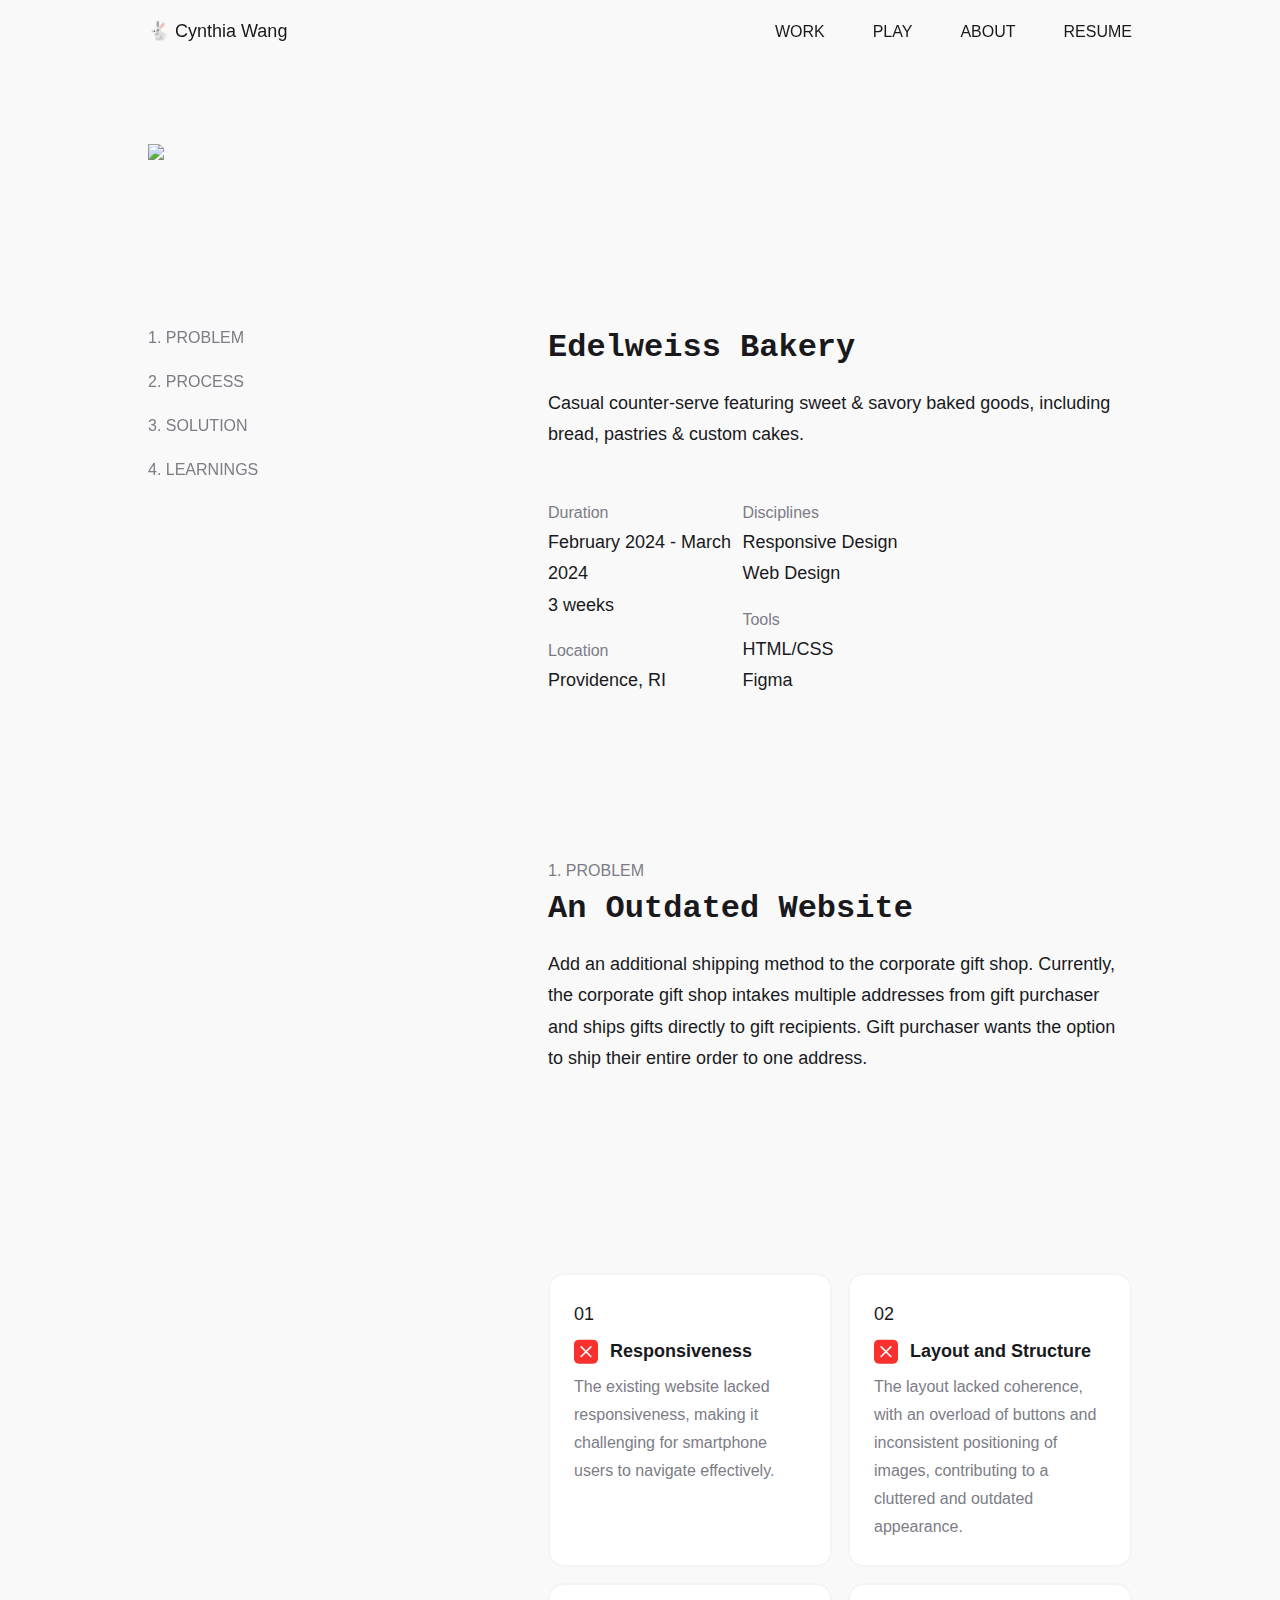
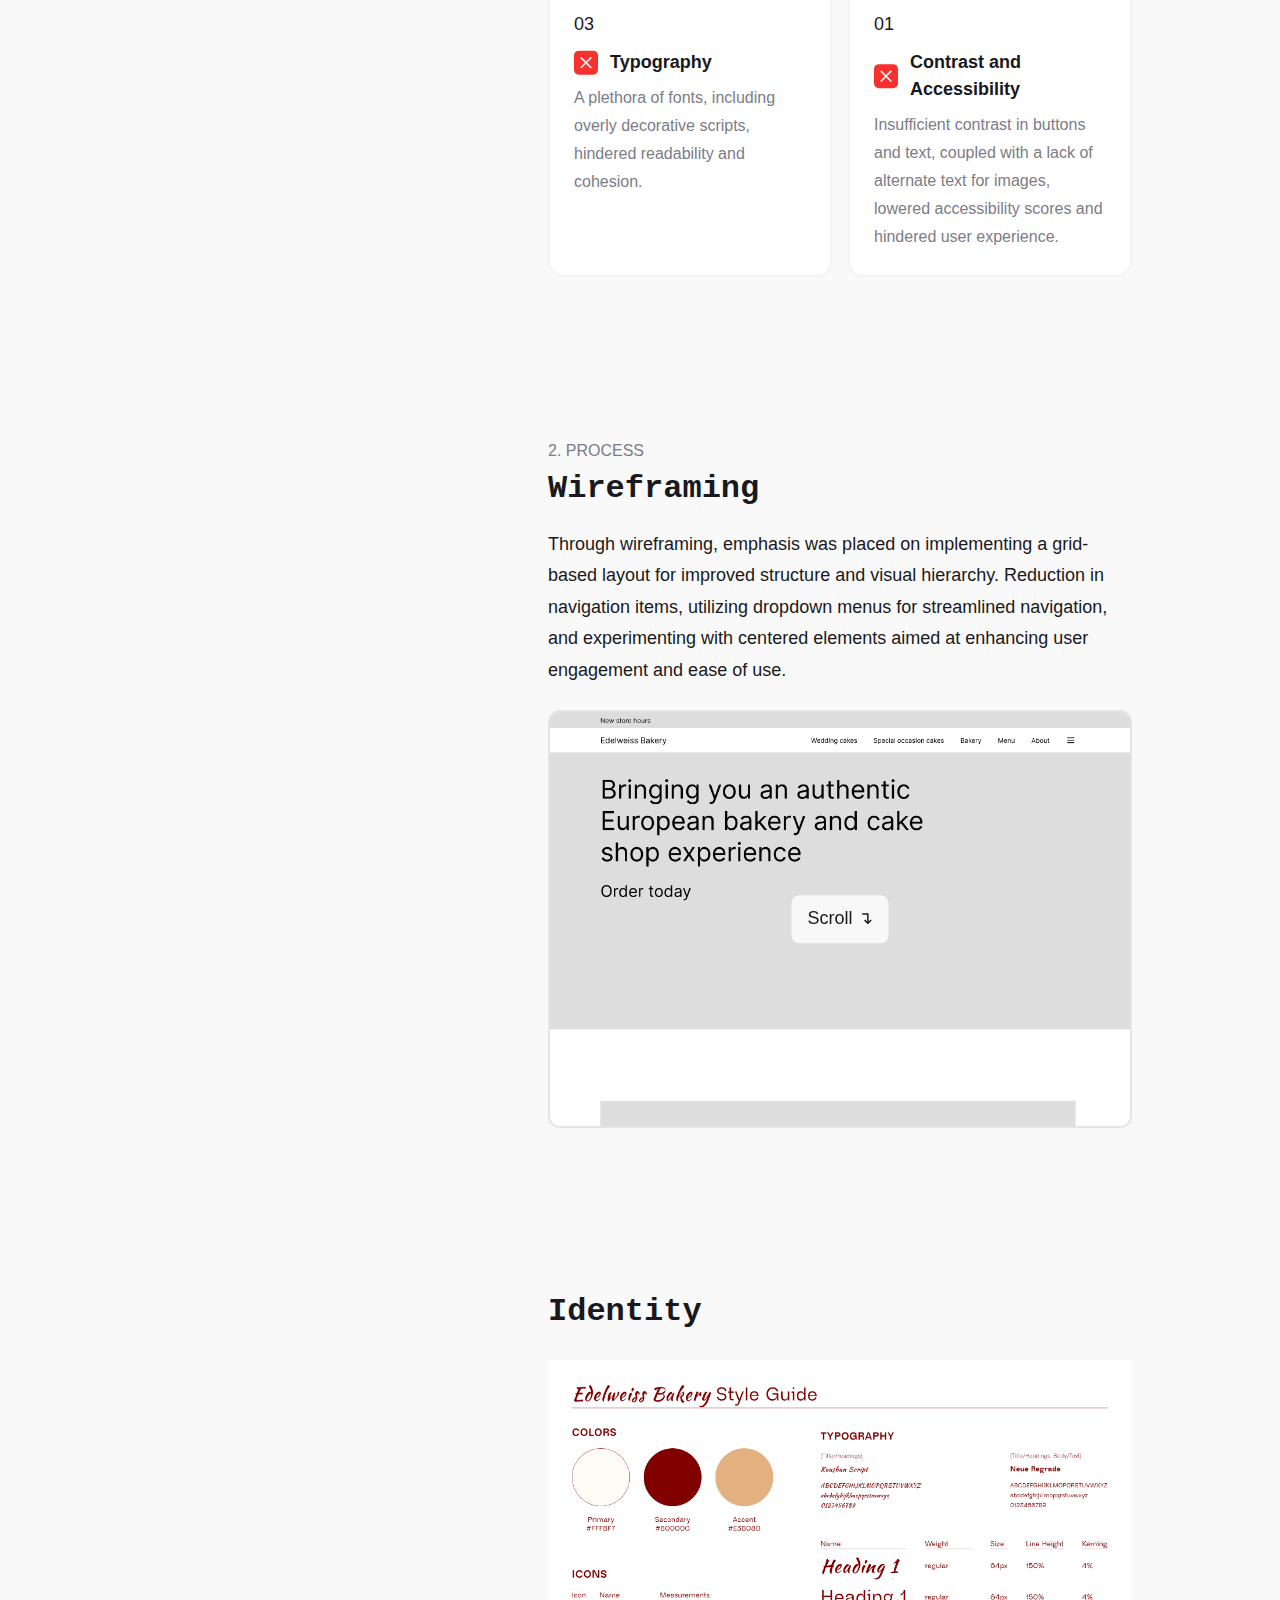
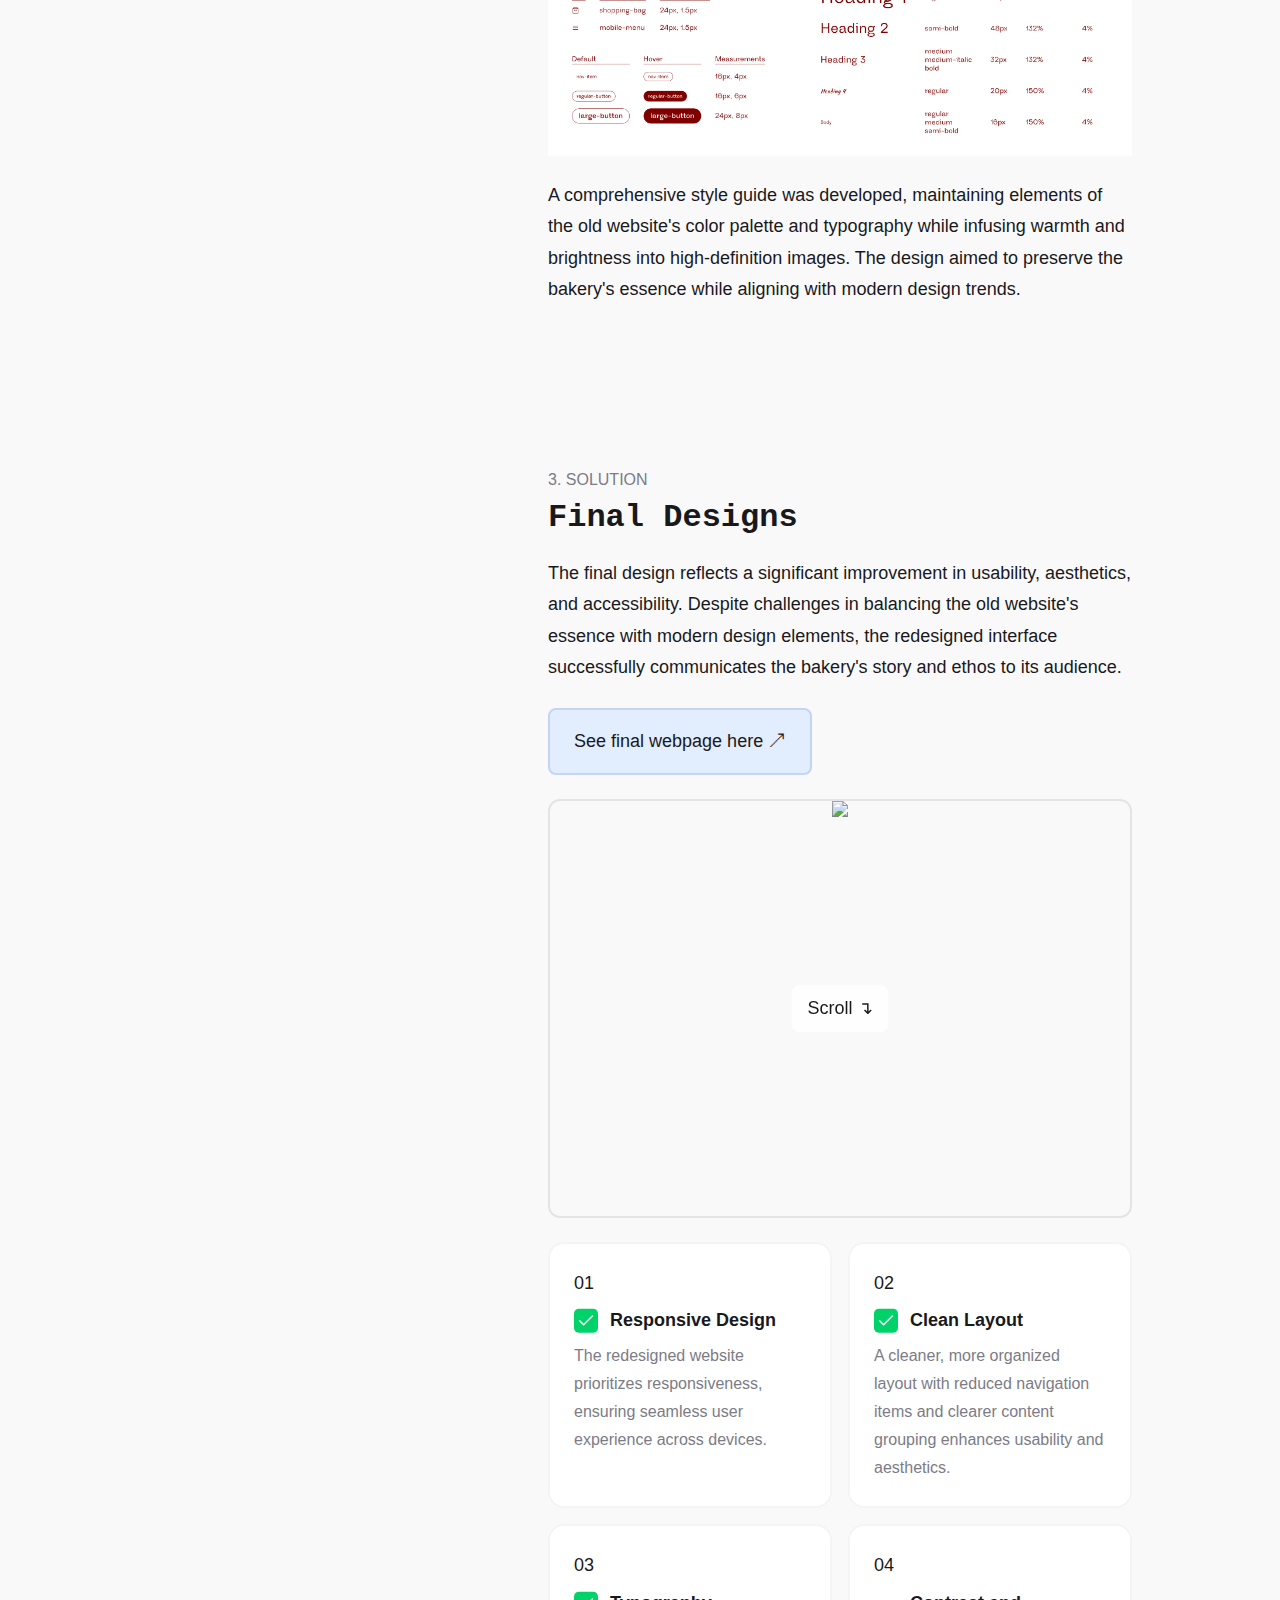
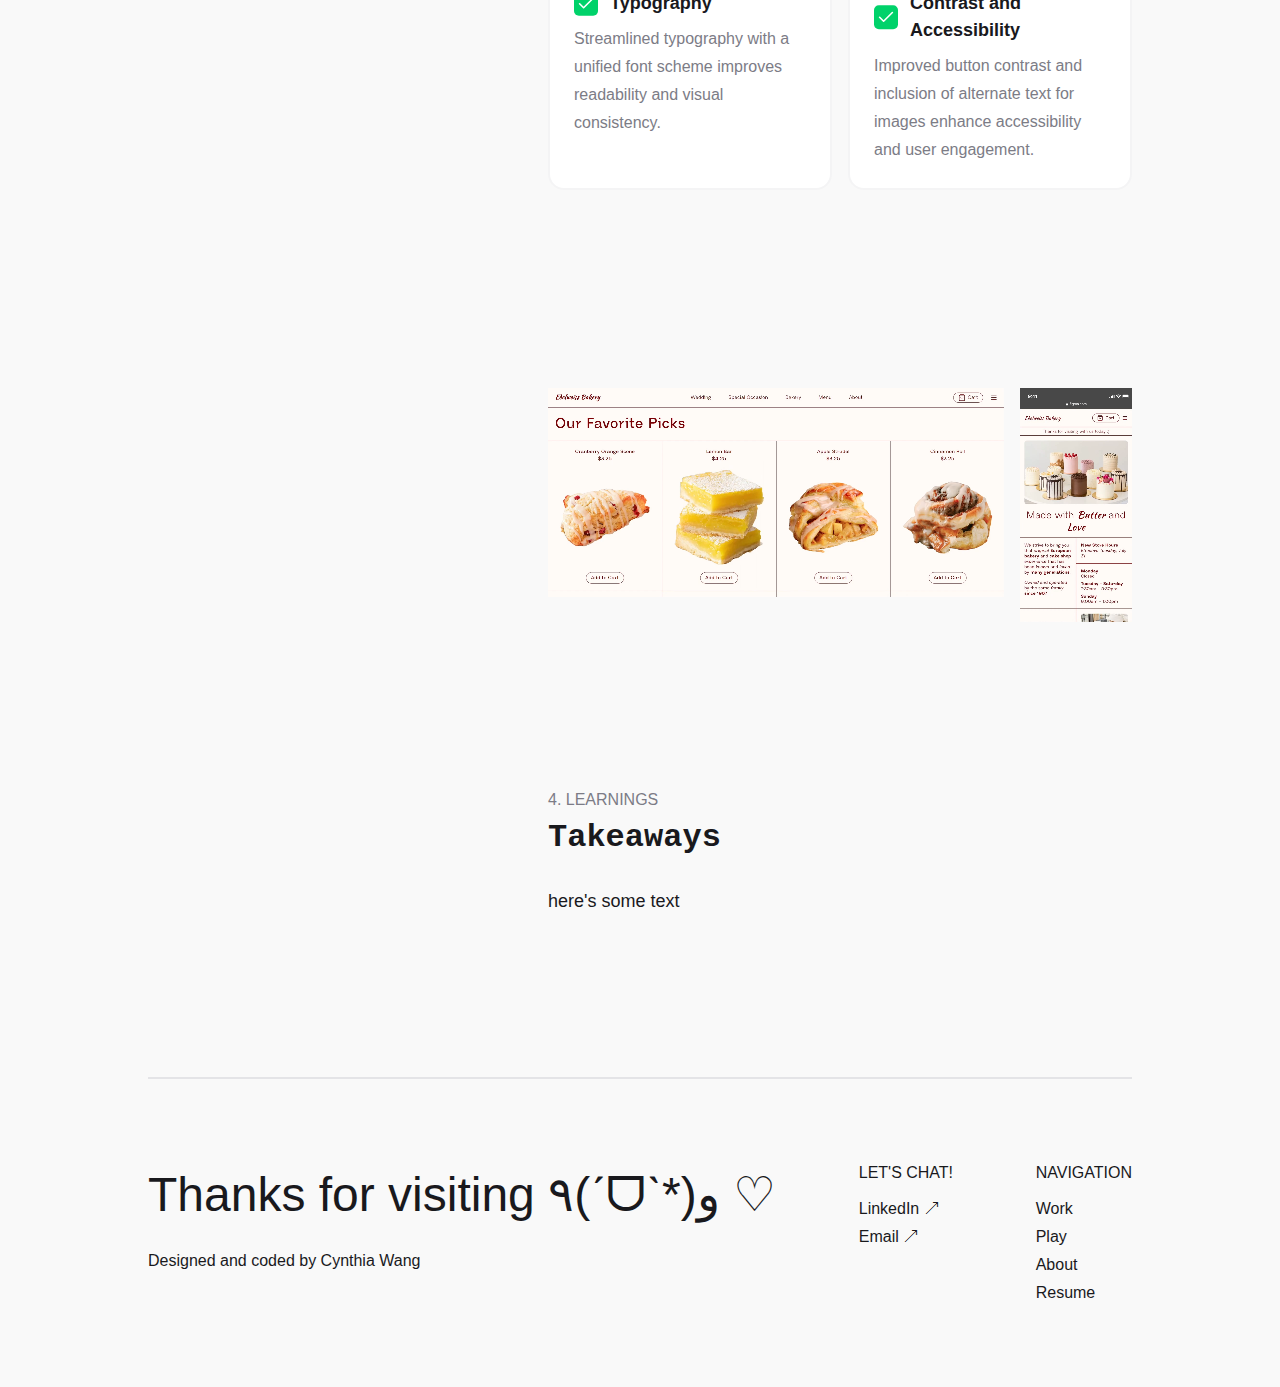
==== edelweiss/index.html @ 3ccf7d2b "Add files via upload" ====
<!DOCTYPE html>
<html lang="en">
<head>
  <meta charset="UTF-8">
  <meta name="viewport" content="width=device-width, initial-scale=1.0">
  <title>Edelweiss Bakery</title>
  <link rel="stylesheet" href="/styles.css">
</head>
<body>
  <section class="navbar">
    <a href="/index.html">
      <p>🐇 Cynthia Wang</p>
    </a>
    <div class="nav-links">
      <a href="/index.html">WORK</a>
      <a href="#">PLAY</a>
      <a href="#">ABOUT</a>
      <a href="#">RESUME</a>
    </div>
  </section>

  <section>
    <div class="container">
      <img src="/images/edelweiss/cover.png">
    </div>
  </section>

  <div class="project-details">
    <div class="">
      <div class="sidenav gap-sm">
        <a href="#problem"><p>1. PROBLEM</p></a>
        <a href="#process"><p>2. PROCESS</p></a>
        <a href="#solution"><p>3. SOLUTION</p></a>
        <a href="#learnings"><p>4. LEARNINGS</p></a>
      </div>
    </div>
    
    <div>
      <!-- OVERVIEW -->
      <section class="">
        <div class="container gap-lg">
          <div class="gap-sm">
            <h2>Edelweiss Bakery</h2>
            <p>Casual counter-serve featuring sweet & savory baked goods, including bread, pastries & custom cakes.</p>
          </div>
          
          <div class="col-container">
            <div class="cols">
              <div class="col">
                <p class="subheading">Duration</p>
                <p>February 2024 - March 2024<br>3 weeks
                </p>
              </div>
              <div>
                <p class="subheading">Location</p>
                <p>Providence, RI</p>
              </div>
            </div>

            <div class="cols">
              <div class="col">
                <p class="subheading">Disciplines</p>
                <p>Responsive Design<br>Web Design
                </p>
              </div>
              <div class="col">
                <p class="subheading">Tools</p>
                <p></p>
                <p>HTML/CSS</p>
                <p>Figma</p>
              </div>
            </div>
          </div>
        </div>  
      </section>

      <!-- PROBLEM -->
      <section id="problem">
        <div class="container">
          <p class="subheading">1. PROBLEM</p>
          <div class="gap-md">
            <div class="gap-sm">
              <h2>An Outdated Website</h2>
              <p>Add an additional shipping method to the corporate gift shop. Currently, the corporate gift shop intakes multiple addresses from gift purchaser and ships gifts directly to gift recipients. Gift purchaser wants the option to ship their entire order to one address.</p>
            </div>  
            <video autoplay loop muted playsinline class="">
              <source src="/images/edelweiss/old-website-demo.mp4" type="video/mp4">
            </video>
            <div class="grid-container">
              <div class="info-card">
                <p>01</p>
                <div class="row sm">
                  <img src="/images/x.svg" class="icon">
                  <h4>Responsiveness</h4>
                </div>
                <p class="subheading">The existing website lacked responsiveness, making it challenging for smartphone users to navigate effectively.</p>  
              </div>
              <div class="info-card">
                <p>02</p>
                <div class="row sm">
                  <img src="/images/x.svg" class="icon">
                  <h4>Layout and Structure</h4>
                </div>
                <p class="subheading">The layout lacked coherence, with an overload of buttons and inconsistent positioning of images, contributing to a cluttered and outdated appearance.</p>  
              </div>
              <div class="info-card">
                <p>03</p>
                <div class="row sm">
                  <img src="/images/x.svg" class="icon">
                  <h4>Typography</h4>
                </div>
                <p class="subheading">A plethora of fonts, including overly decorative scripts, hindered readability and cohesion.</p>  
              </div>
              <div class="info-card">
                <p>01</p>
                <div class="row sm">
                  <img src="/images/x.svg" class="icon">
                  <h4>Contrast and Accessibility</h4>
                </div>
                <p class="subheading">Insufficient contrast in buttons and text, coupled with a lack of alternate text for images, lowered accessibility scores and hindered user experience.</p>  
              </div>
            </div>  
          </div>
        </div>
      </section>

      <!-- PROCESS -->
      <section id="process">
        <div class="container">
          <p class="subheading">2. PROCESS</p>
          <div class="gap-md">
            <div class="gap-sm">
              <h2>Wireframing</h2>
              <p>Through wireframing, emphasis was placed on implementing a grid-based layout for improved structure and visual hierarchy. Reduction in navigation items, utilizing dropdown menus for streamlined navigation, and experimenting with centered elements aimed at enhancing user engagement and ease of use.
            </p>
            </div>
            <div class="overlay-container">
              <div class="scrollable desktop">
                <p class="progress-msg">Scroll ↴</p>
                <img src="/images/edelweiss/desktop-lofi.png">
              </div>
            </div>
          </div>
        </div>
      </section>

      <!-- BRANDING -->
      <section id="">
        <div class="container">
          <div class="gap-md">
            <h2>Identity</h2>
            <img src="/images/edelweiss/style-guide.png">
            <p>A comprehensive style guide was developed, maintaining elements of the old website's color palette and typography while infusing warmth and brightness into high-definition images. The design aimed to preserve the bakery's essence while aligning with modern design trends.</p>
          </div>
        </div>
      </section>

      <!-- SOLUTION -->
      <section id="solution">
        <div class="container">
          <p class="subheading">3. SOLUTION</p>
          <div class="gap-md">
            <div class="gap-sm">
              <h2>Final Designs</h2>
              <p>The final design reflects a significant improvement in usability, aesthetics, and accessibility. Despite challenges in balancing the old website's essence with modern design elements, the redesigned interface successfully communicates the bakery's story and ethos to its audience.</p>
            </div>
            <a href="
              https://cyvvang.github.io/edelweiss-responsive-redesign/" target="_blank"><div class="button"><p>See final webpage here 🡕</p></div></a>
            <div class="overlay-container">
              <div class="scrollable desktop">
                <p class="progress-msg">Scroll ↴</p>
                <img src="/images/edelweiss/desktop-hifi.png">
              </div>
            </div>
            <div class="grid-container">
              <div class="info-card">
                <p>01</p>
                <div class="row sm">
                  <img src="/images/check.svg" class="icon">
                  <h4>Responsive Design</h4>
                </div>
                <p class="subheading">The redesigned website prioritizes responsiveness, ensuring seamless user experience across devices.</p>  
              </div>

              <div class="info-card">
                <p>02</p>
                <div class="row sm">
                  <img src="/images/check.svg" class="icon">
                  <h4>Clean Layout</h4>
                </div>
                <p class="subheading">A cleaner, more organized layout with reduced navigation items and clearer content grouping enhances usability and aesthetics.</p>  
              </div>

              <div class="info-card">
                <p>03</p>
                <div class="row sm">
                  <img src="/images/check.svg" class="icon">
                  <h4>Typography</h4>
                </div>
                <p class="subheading">Streamlined typography with a unified font scheme improves readability and visual consistency.</p>  
              </div>
              <div class="info-card">
                <p>04</p>
                <div class="row sm">
                  <img src="/images/check.svg" class="icon">
                  <h4>Contrast and Accessibility</h4>
                </div>
                <p class="subheading">Improved button contrast and inclusion of alternate text for images enhance accessibility and user engagement.</p>  
              </div>
            </div>
            <video autoplay loop muted playsinline class="">
              <source src="/images/edelweiss/responsive-demo.mp4" type="video/mp4">
            </video>
            <div class="row">
              <div>
                <video autoplay loop muted playsinline class="">
                  <source src="/images/edelweiss/hover-effects.mp4" type="video/mp4">
                </video>
              </div>
            <div>
              <video autoplay loop muted playsinline class="">
                <source src="/images/edelweiss/mobile-menu-demo.mp4" type="video/mp4">
              </video>
            </div>
          </div>
        </div>
      </section>

      <!-- LEARNINGS -->
      <section id="learnings">
        <div class="container">
          <p class="subheading">4. LEARNINGS</p>
          <div class="gap-md">
            <h2>Takeaways</h2>
            <p>here's some text</p>
          </div>
        </div>
      </section>
    </div>
  </div>

  <div class="container">
    <hr>
  </div>
  
  <section class="">
    <div class="container footer">
      <div class="gap-sm">
        Thanks for visiting ٩(ˊᗜˋ*)و ♡
        <p>Designed and coded by Cynthia Wang</p>
      </div>
      <div>
        <div class="gap-xs">
          <p>LET'S CHAT!</p>
          <p><a href="https://www.linkedin.com/in/cynthia-wang-81b6321b5/" target="_blank">LinkedIn 🡕</a></p>
        </div>
        <p><a href="mailto:cynthia_wang@brown.edu" target="_blank">Email 🡕</a></p>
      </div>
      <div>
        <div class="gap-xs">
          <p>NAVIGATION</p>
          <p><a href="#">Work</a></p>
        </div>
        <p><a href="#">Play</a></p>
        <p><a href="#">About</a></p>
        <p><a href="#">Resume</a></p>
      </div>
    </div>
  </section>
</body>
</html>
---- styles.css ----
* {
  margin: 0;
  padding: 0;
  scroll-behavior: smooth;
}

body {
  background: #f9f9f9;
  color: #19191D;
}

.navbar {
  position: sticky;
  z-index: 999;
  /* position: -webkit-sticky; */
  top: 0;
  padding: 1rem 9.25rem;
  display: flex;
  justify-content: space-between;
  align-items: center;
}

.nav-links {
  display: flex;
  gap: 3rem;
}

.container.hero {
  padding: 5rem 9.25rem;
  font-size: 3rem;
  font-family: "Work Sans", sans-serif;
  line-height: 150%;
}

.hero-subtext {
  font-size: 1.25rem;
  font-family: "DM Mono", monospace;
  line-height: 150%;
}

h1 {
  font-size: 3rem;
  font-family: "DM Mono", monospace;
  line-height: 150%;
}

h2 {
  font-size: 2rem;
  font-family: "DM Mono", monospace;
  line-height: 150%;
}

p {
  font-size: 1.125rem;
  font-family: "Work Sans", sans-serif;
  line-height: 175%;
}

ol li {
  font-size: 1.125rem;
  font-family: "Work Sans", sans-serif;
  line-height: 175%;
}

ol {
  margin-left: 1.5rem;
}

a {
  font-family: "Work Sans", sans-serif;
  text-decoration: none;
  color: #19191D;
  /* transition: 200s ease-in-out; */
}

.navbar a:hover, .container.hero a:hover, .container.footer a:hover {
  /* color: #F92F60; */
  text-decoration: line-through;
}

.nav-links a p {
  font-size: 1rem;
  font-family: "Work Sans", sans-serif;
  line-height: 150%;
}

.sidenav {
  width: 15.75rem;
  padding: 5rem 0 5rem 9.25rem;
  position: sticky;
  top: 0rem;
}

.sidenav p {
  font-size: 1rem;
  color: #7C7C86;
}

.container {
  padding: 5rem 9.25rem;
}

.card {
  background: #fff;
  padding: 1rem;
  border-radius: 1rem;
  width: 100%;
  flex-grow: 1;
  transition: 150ms ease-in-out;
  border: #F4F4F5 solid 2px;
}

.card:hover {
  filter: drop-shadow(0px 0px 16px rgba(24, 24, 27, 16%));
  /* transform: scale(106%); */
  /* transform: rotate(5deg); */
  transform: translateY(-1.5rem);
}

.card img {
  border-radius: 0.75rem;
  margin-bottom: 0.5rem;
}

h3 {
  font-size: 1.25rem;
  font-family: "Work Sans", sans-serif;
  font-weight: 600;
  line-height: 150%;
}

h4 {
  font-size: 1.125rem;
  font-family: "Work Sans", sans-serif;
  font-weight: 600;
  line-height: 150%;
}

.card p {
  font-size: 1rem;
  font-family: "DM Mono", monospace;
  line-height: 150%;
  color: #A1A1AA;
}

.card-container {
  display: flex;
  gap: 1rem;
}

/* #projects {
  display: flex;
  flex-direction: column;
  gap: 1rem;
} */

.project-details {
  display: flex;
}

img {
  width: 100%;
}

img.icon {
  max-width: 1.5rem;
}

.col-container {
  display: flex;
}

.cols {
  display: flex;
  flex-direction: column;
  gap: 1rem;
  width: 33.3%;
}

.progress-msg {
  position: absolute;
  top: 50%;
  left: 50%;
  transform: translate(-50%, -50%);
  background: rgba(255, 255, 255, 80%);
  padding: 0.5rem 1rem;
  border-radius: 0.5rem;
  color: #19191D;
  font-size: 1.125rem;
}

.overlay-container {
  position: relative;
  text-align: center;
}

.subheading {
  /* font-weight: 600; */
  /* font-family: "DM Mono", monospace; */
  color: #7C7C86;
  font-size: 1rem;
}

/* .info-heading {
  font-weight: 500;
} */

.gap-xs {
  display: flex;
  flex-direction: column;
  gap: 0.5rem;
}

.gap-sm {
  display: flex;
  flex-direction: column;
  gap: 1rem;
}

.gap-md {
  display: flex;
  flex-direction: column;
  gap: 1.5rem;
}

.gap-lg {
  display: flex;
  flex-direction: column;
  gap: 3rem;
}

.container.footer {
  display: flex;
  justify-content: space-between;
  padding: 0 9.25rem 5rem;
  font-size: 3rem;
  font-family: "Work Sans", sans-serif;
  line-height: 150%;
}

.footer p {
  font-size: 1rem;
}

video {
  width: 100%;
}

.row.lg {
  gap: 1.5rem;
}

.row {
  width: 100%;
  display: flex;
  gap: 1rem;
}

.row.center {
  align-items: center;
}

.row.sm {
  gap: 0.75rem;
}

.col-1-3 {
  width: 33.33%;
}

.col-2-3 {
  width: 66.66%;
}

.col-2-3 p {
  font-size: 1rem;
}


.scrollable.mac {
  max-width: 46.5rem;
  aspect-ratio: 1.54/1;
}

.desktop {
  aspect-ratio: 1.4/1;
}

.scrollable.tablet {
  max-width: 46.5rem;
  aspect-ratio: 1/1.52;
}

.scrollable.mobile {
  max-width: 23.44rem;
  aspect-ratio: 1/2.17;
}

.scrollable::-webkit-scrollbar {
  display: none;
}

.scrollable {
  border: #E4E4E7 solid 2px;
  border-radius: 0.75rem;;
  overflow-y: scroll;
  -ms-overflow-style: none; 
  scrollbar-width: none;  
}

.info-card {
  display: flex;
  flex-direction: column;
  gap: 0.5rem;
  background: #fff;
  padding: 1.5rem;
  border-radius: 1rem;
  border: #F4F4F5 solid 2px;
}

.grid-container {
  display: grid;
  grid-template-columns: repeat(2, minmax(0, 1fr));
  gap: 1rem;
}

.details-container {
  background: #FAE5F0;
  border-radius: 1rem;
  padding: 1.5rem;
}

.quote-container {
  padding: 1rem 1.5rem;
  border: #E83A87 solid 2px;
  border-radius: 1rem;
  background: #FFFAFC;
}

.quote-container p {
  font-size: 1rem;
}

.button {
  display: inline-block;
  background: #E2EDFD;
  padding: 1rem 1.5rem;
  border-radius: 0.5rem;
  border: #C4D4F6 solid 2px;
  transition: 200ms ease-in-out;
}

.button:hover {
  /* transform: scale(106%); */
  transform: rotate(3deg);
  background: #C4D4F6;
}

hr {
  border: 1px solid #E4E4E7;
}

@media screen and (min-width: 1400px) {
  body {
    max-width: 1400px; 
    margin: 0 auto; 
  }
}
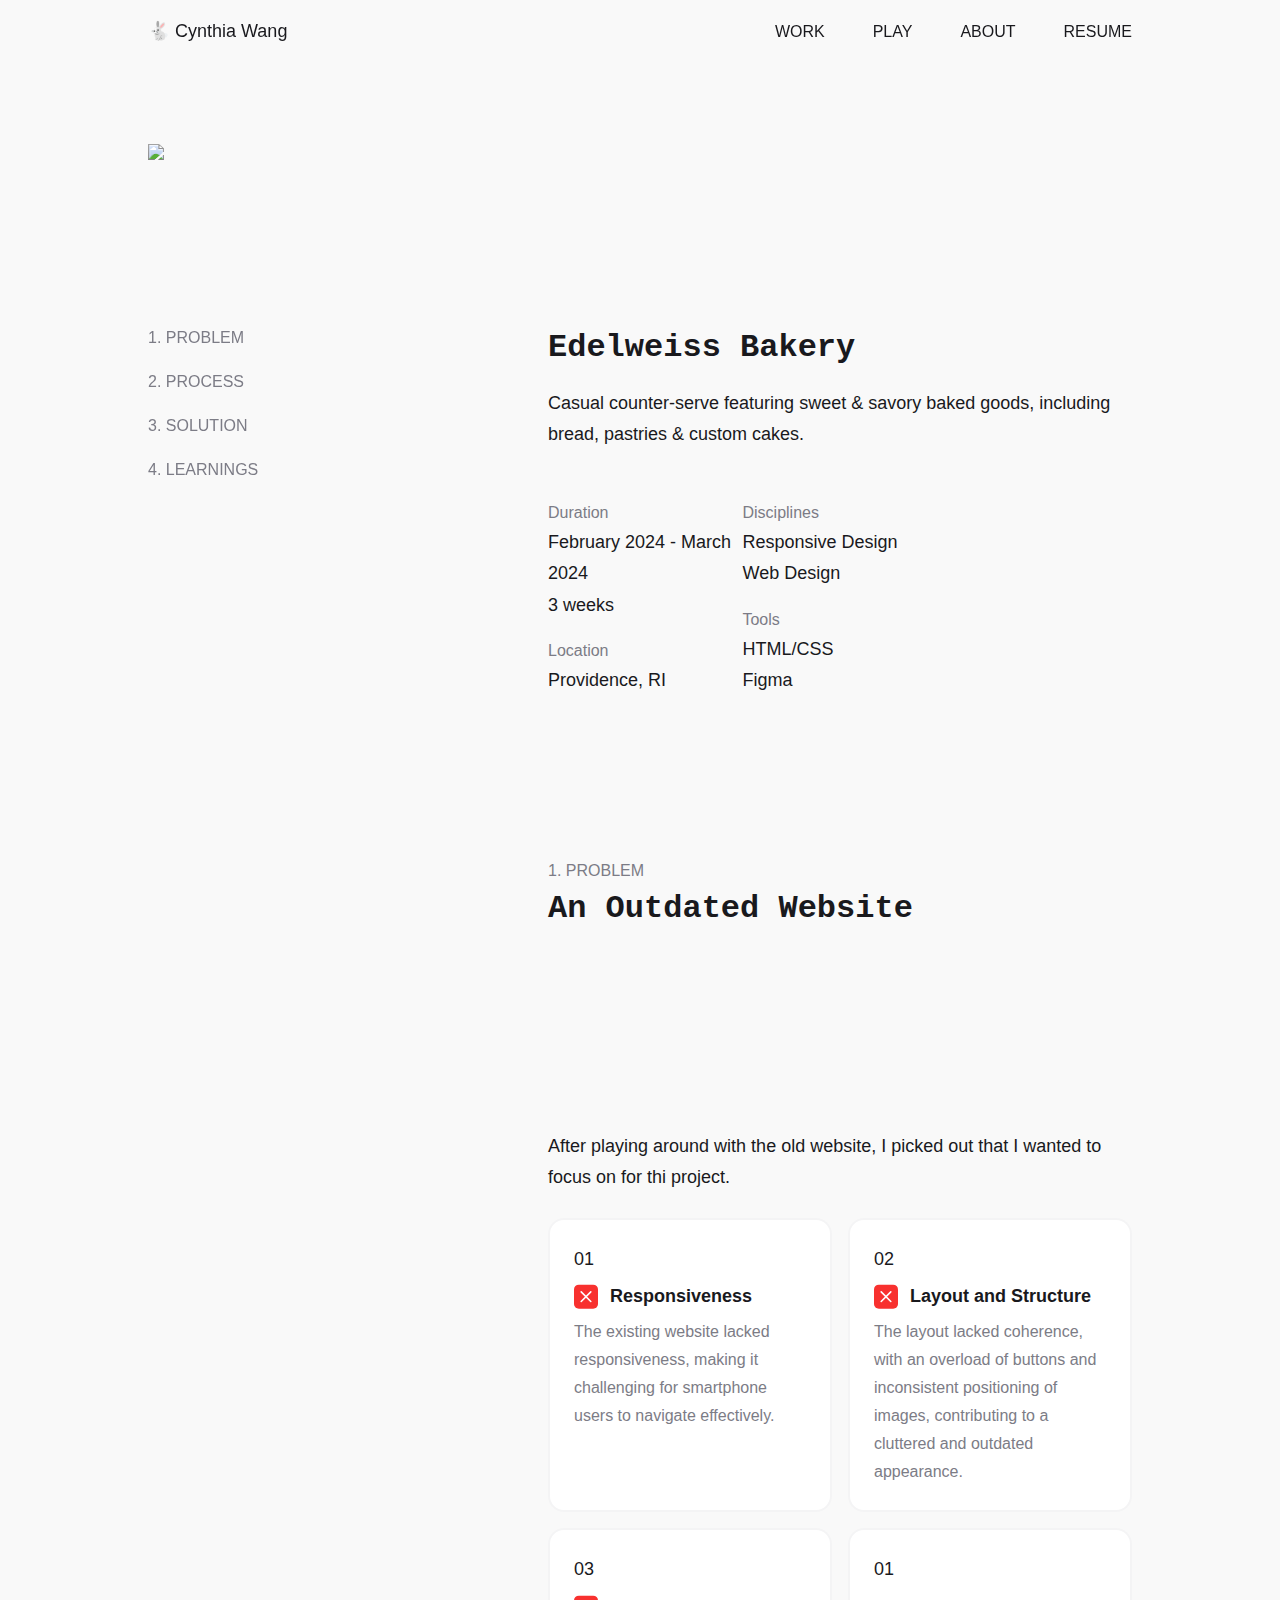
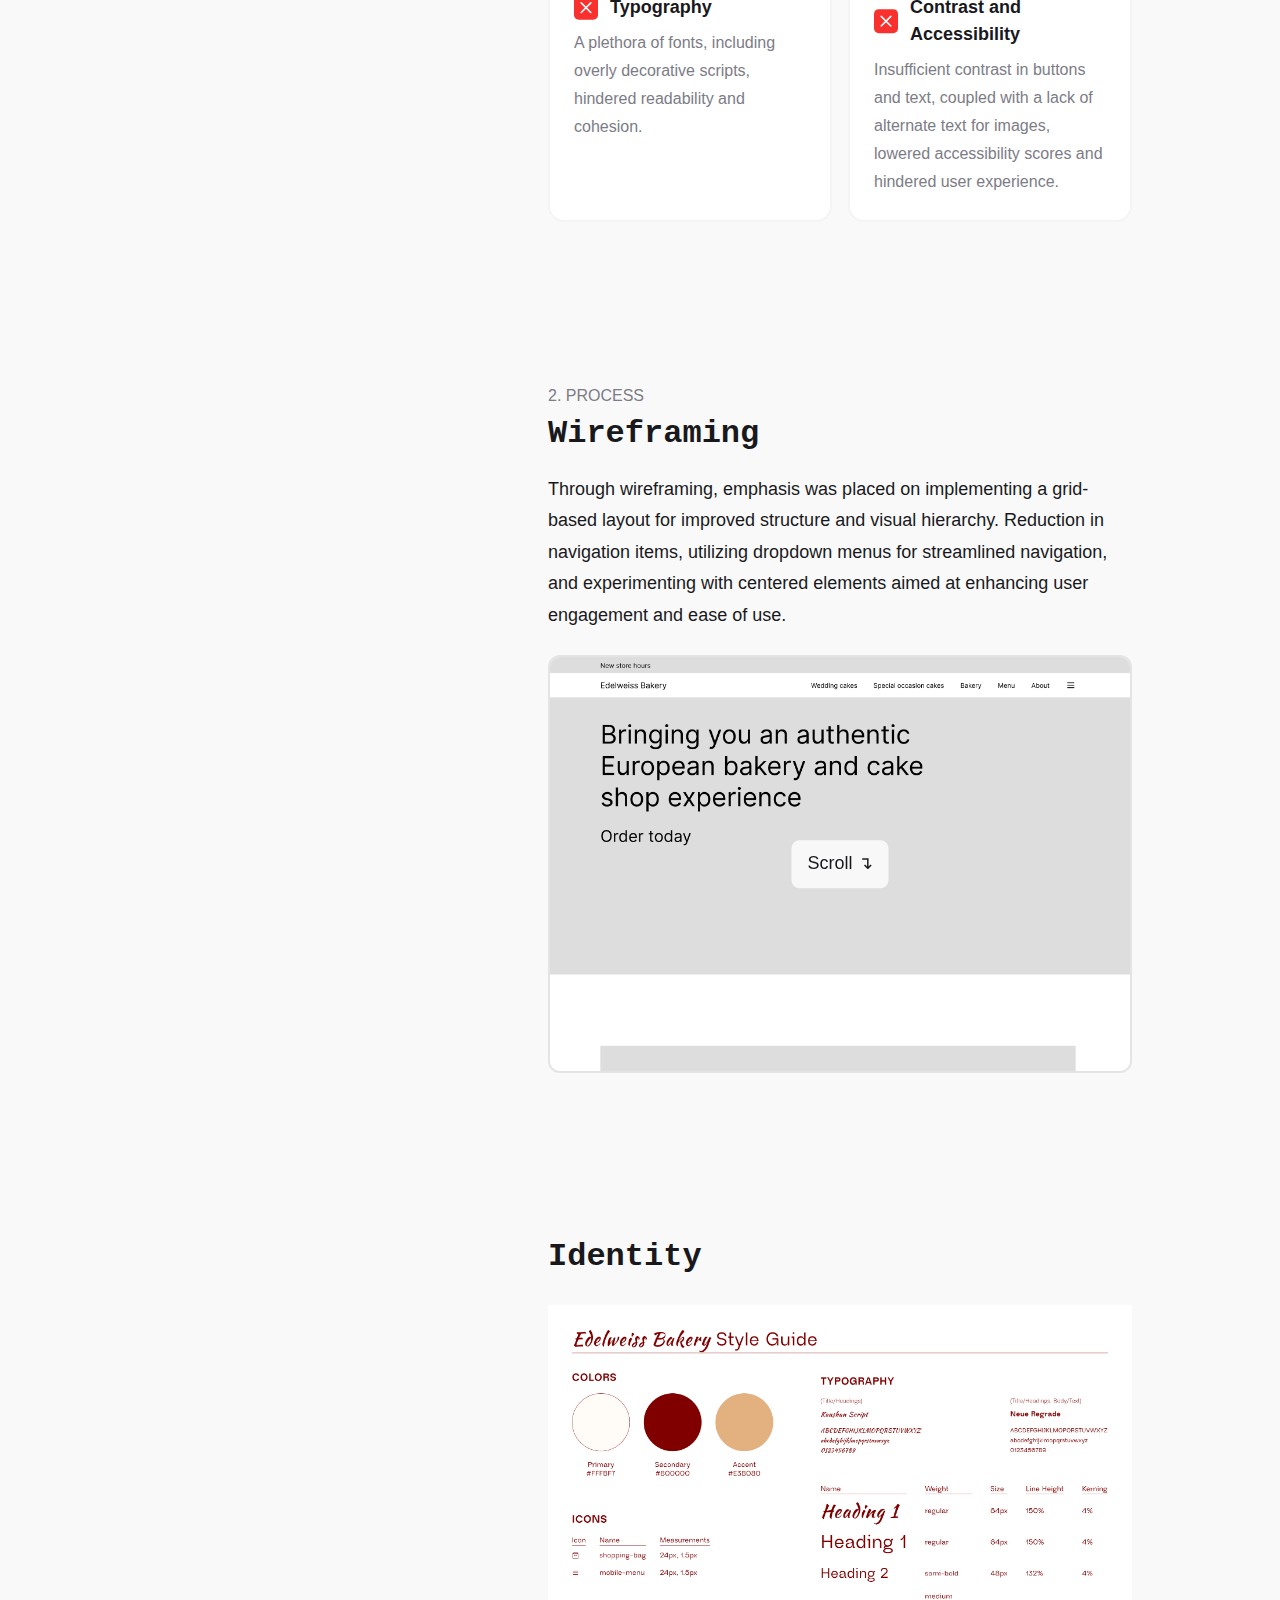
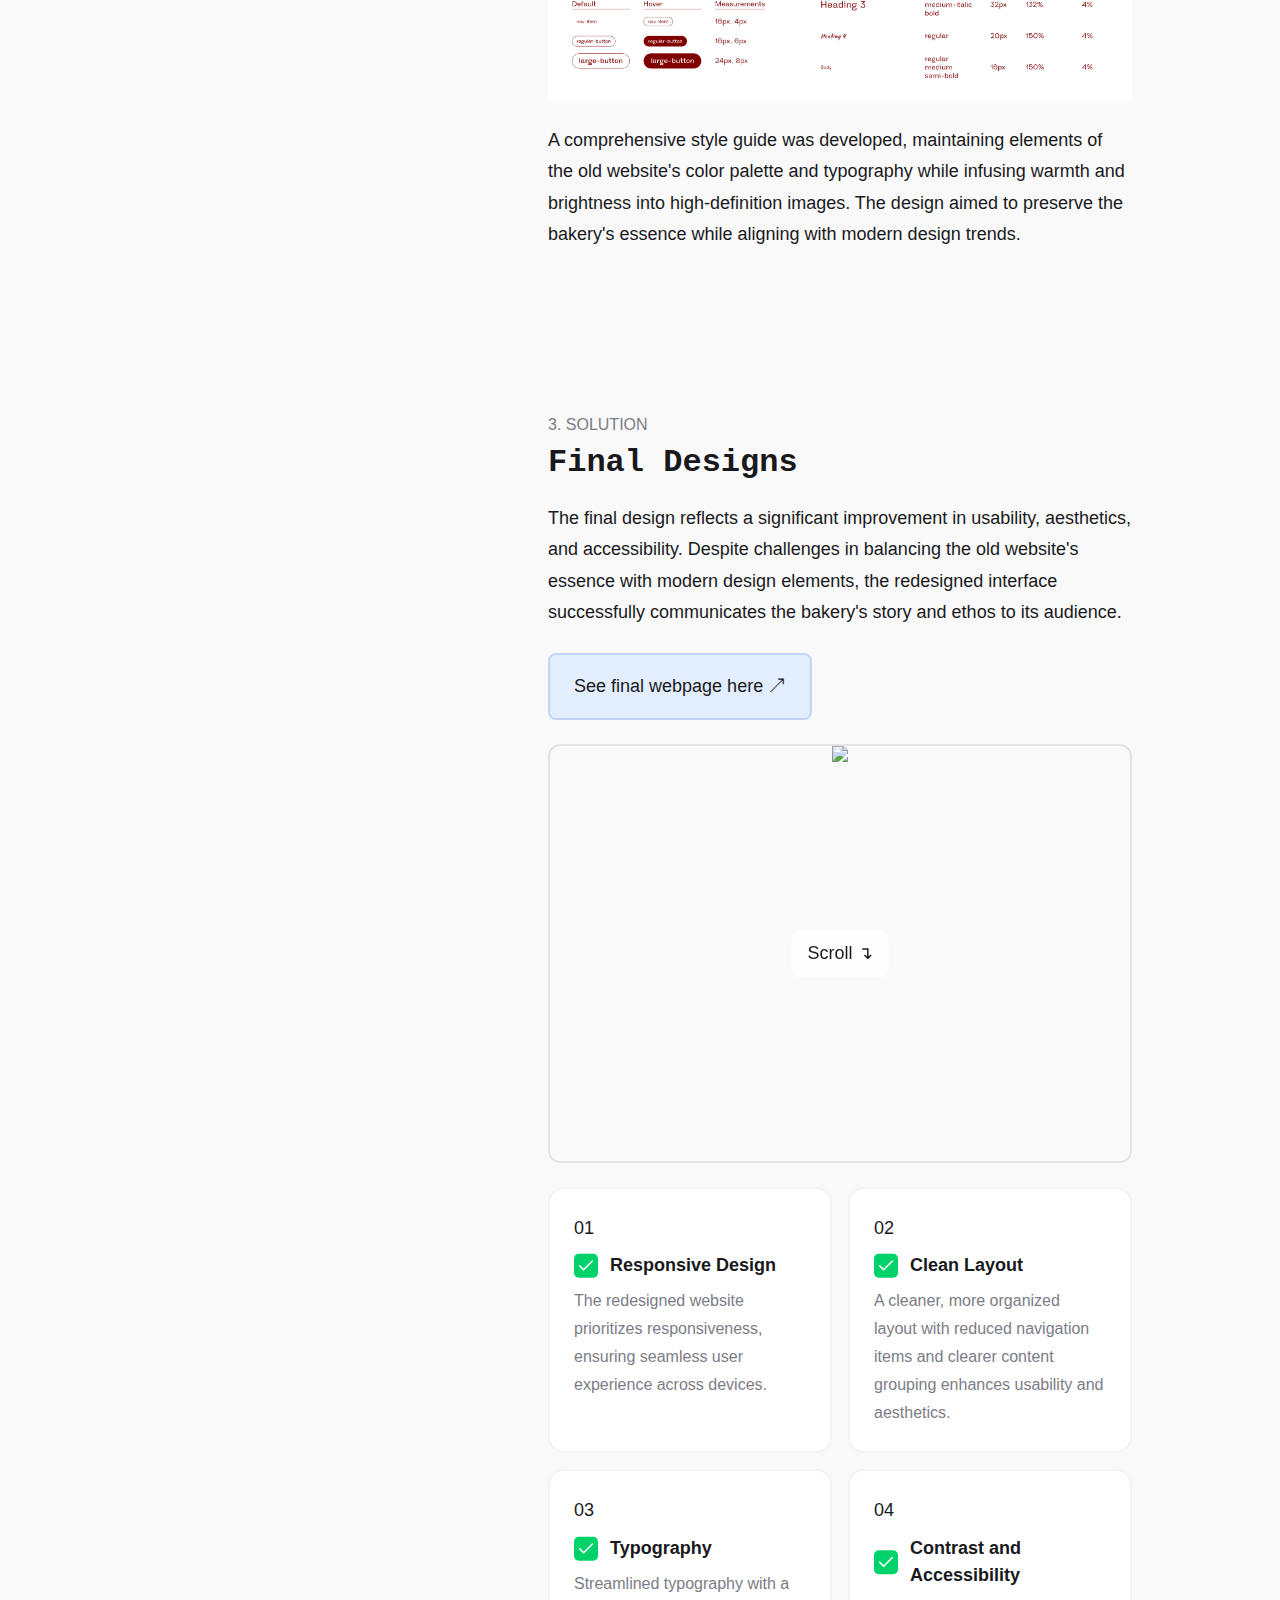
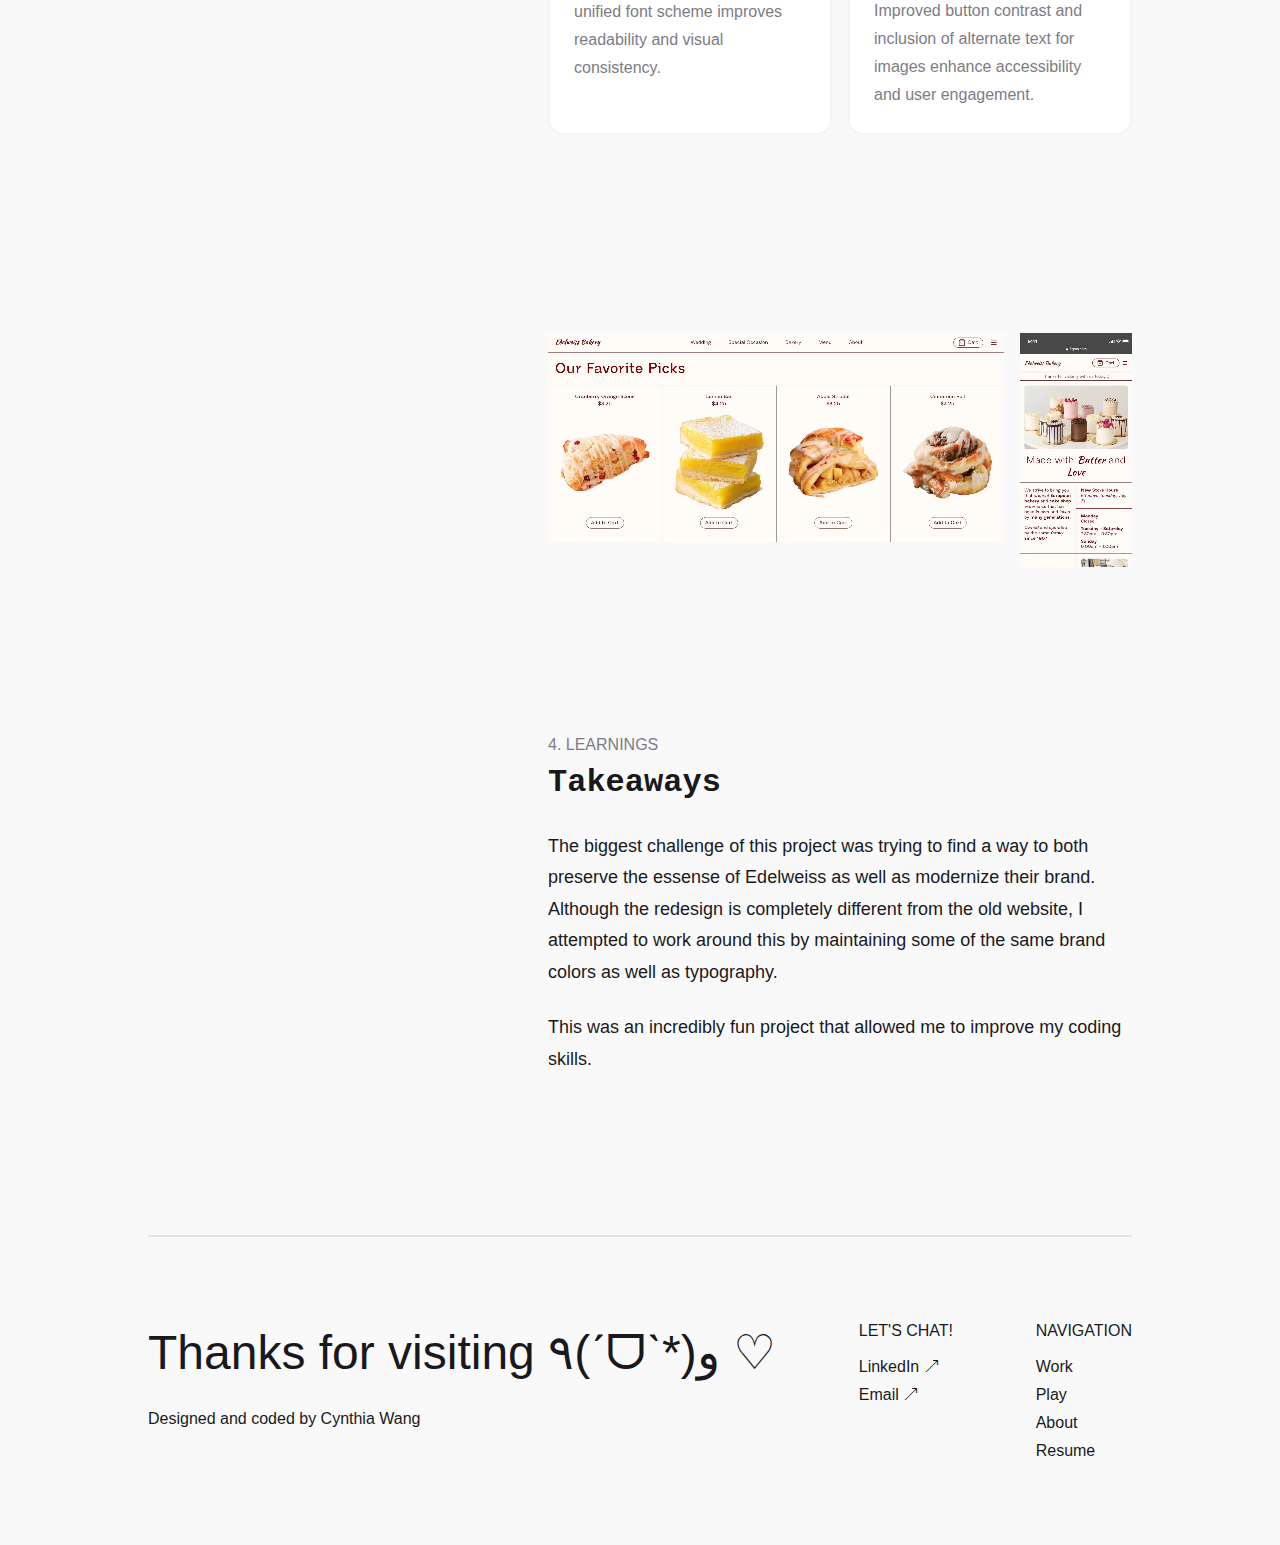
==== commit a0bef47f: "Update index.html" ====
--- a/edelweiss/index.html
+++ b/edelweiss/index.html
@@ -79,13 +79,11 @@
         <div class="container">
           <p class="subheading">1. PROBLEM</p>
           <div class="gap-md">
-            <div class="gap-sm">
-              <h2>An Outdated Website</h2>
-              <p>Add an additional shipping method to the corporate gift shop. Currently, the corporate gift shop intakes multiple addresses from gift purchaser and ships gifts directly to gift recipients. Gift purchaser wants the option to ship their entire order to one address.</p>
-            </div>  
+            <h2>An Outdated Website</h2>
             <video autoplay loop muted playsinline class="">
               <source src="/images/edelweiss/old-website-demo.mp4" type="video/mp4">
             </video>
+            <p>After playing around with the old website, I picked out that I wanted to focus on for thi project.</p>
             <div class="grid-container">
               <div class="info-card">
                 <p>01</p>
@@ -232,7 +230,8 @@
           <p class="subheading">4. LEARNINGS</p>
           <div class="gap-md">
             <h2>Takeaways</h2>
-            <p>here's some text</p>
+            <p>The biggest challenge of this project was trying to find a way to both preserve the essense of Edelweiss as well as modernize their brand. Although the redesign is completely different from the old website, I attempted to work around this by maintaining some of the same brand colors as well as typography.</p>
+            <p>This was an incredibly fun project that allowed me to improve my coding skills.</p>
           </div>
         </div>
       </section>
@@ -268,4 +267,4 @@
     </div>
   </section>
 </body>
-</html>+</html>
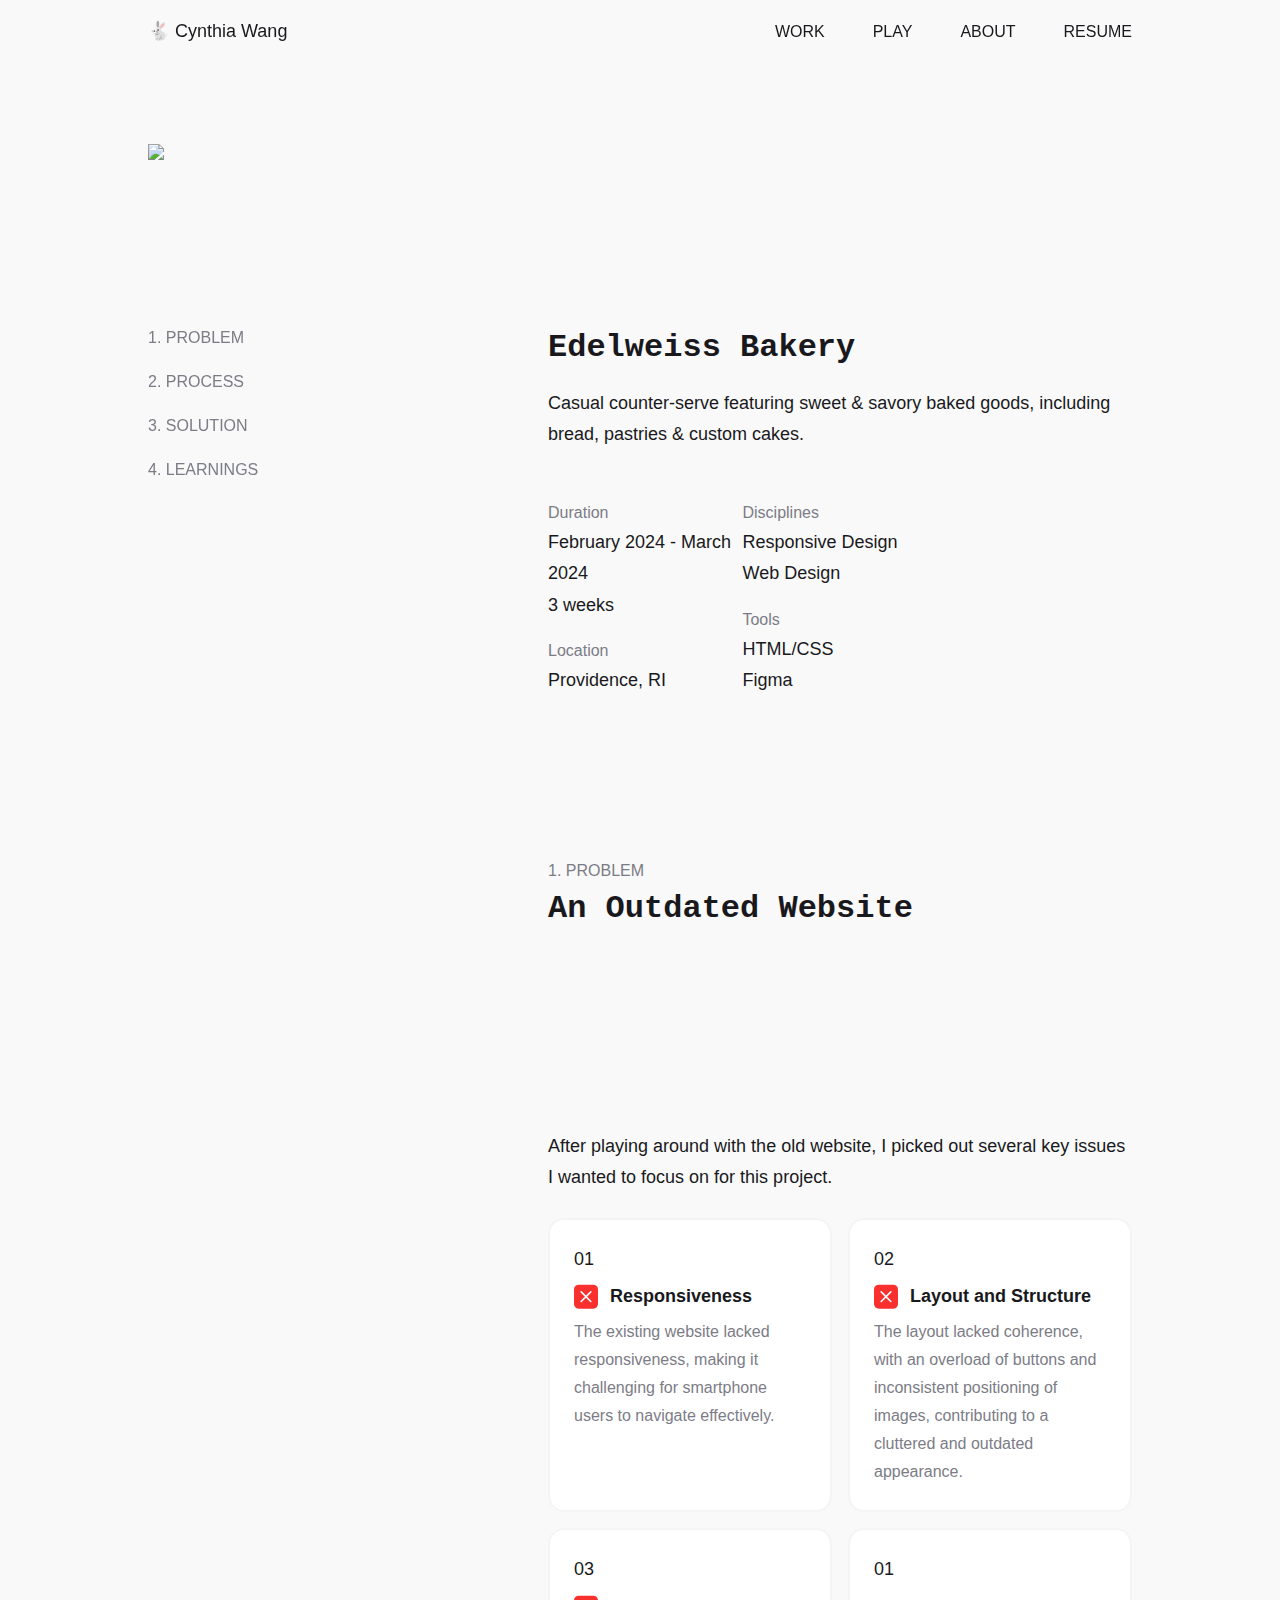
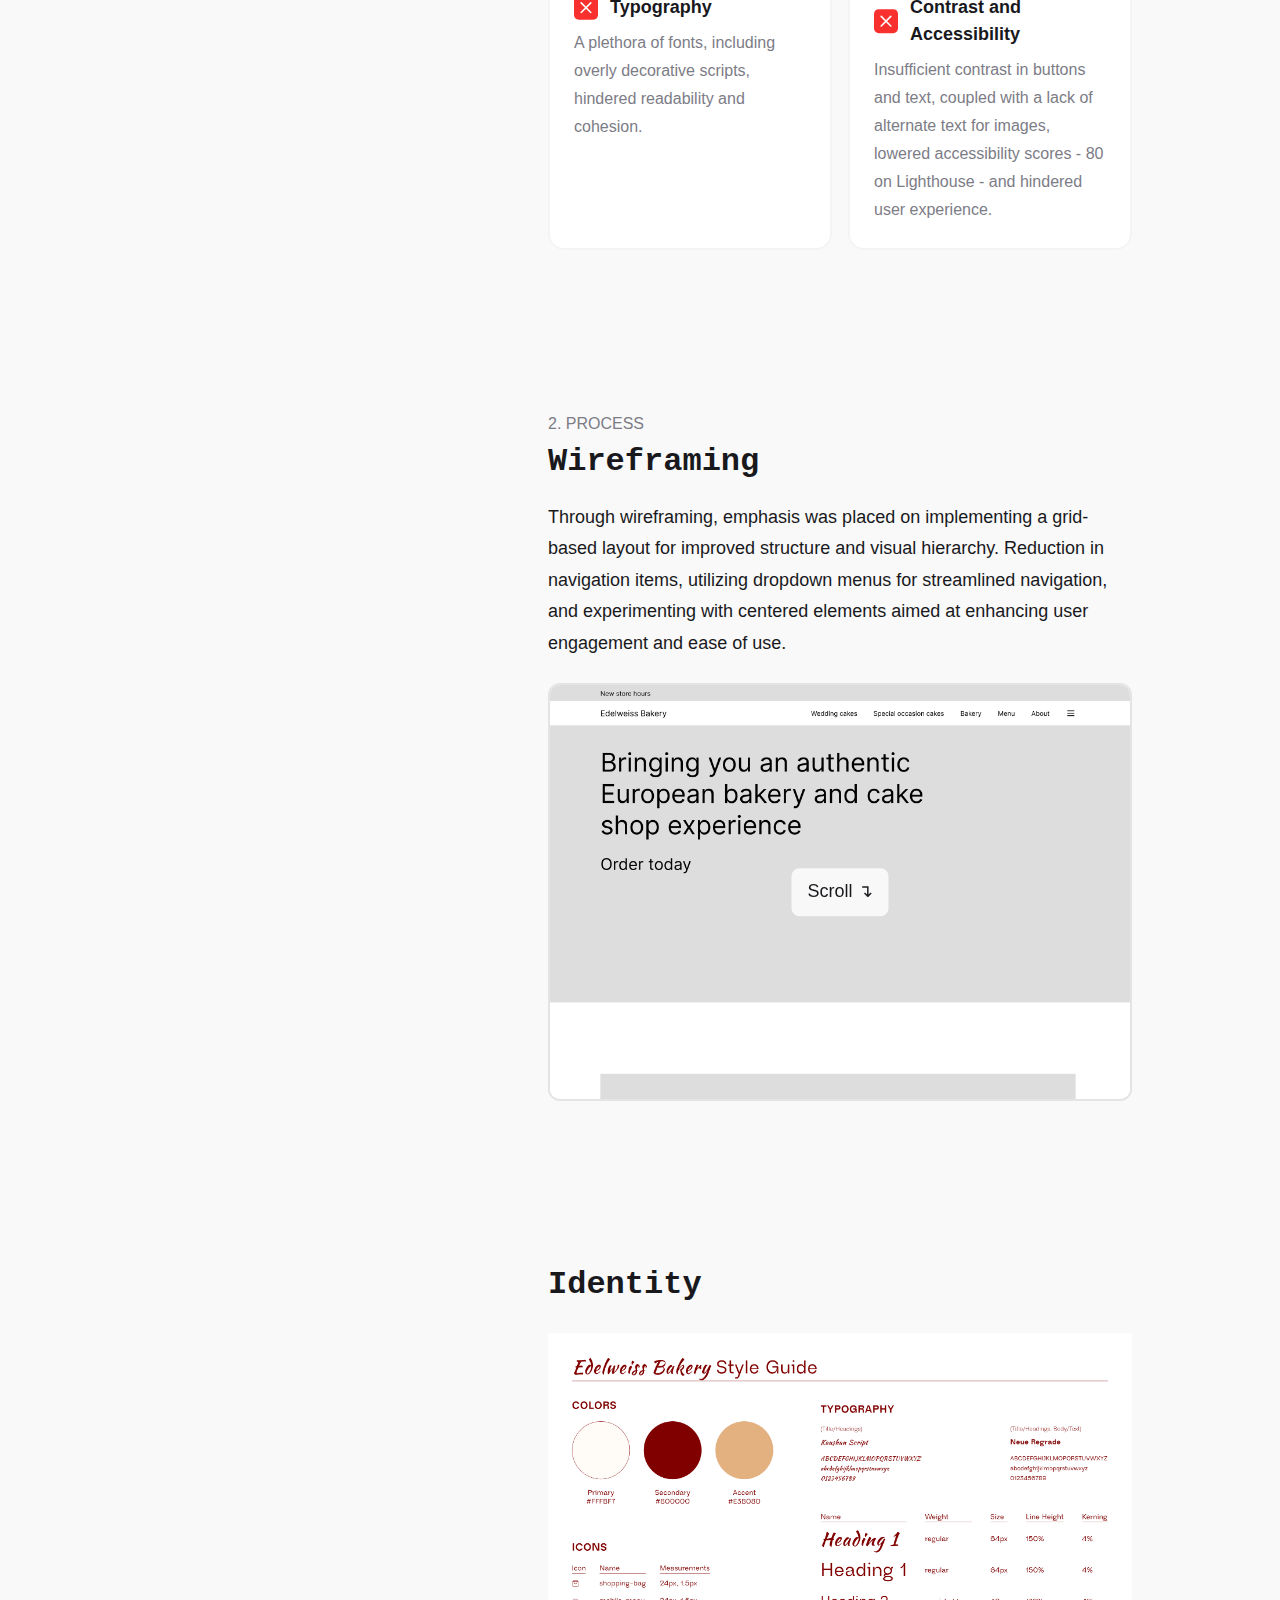
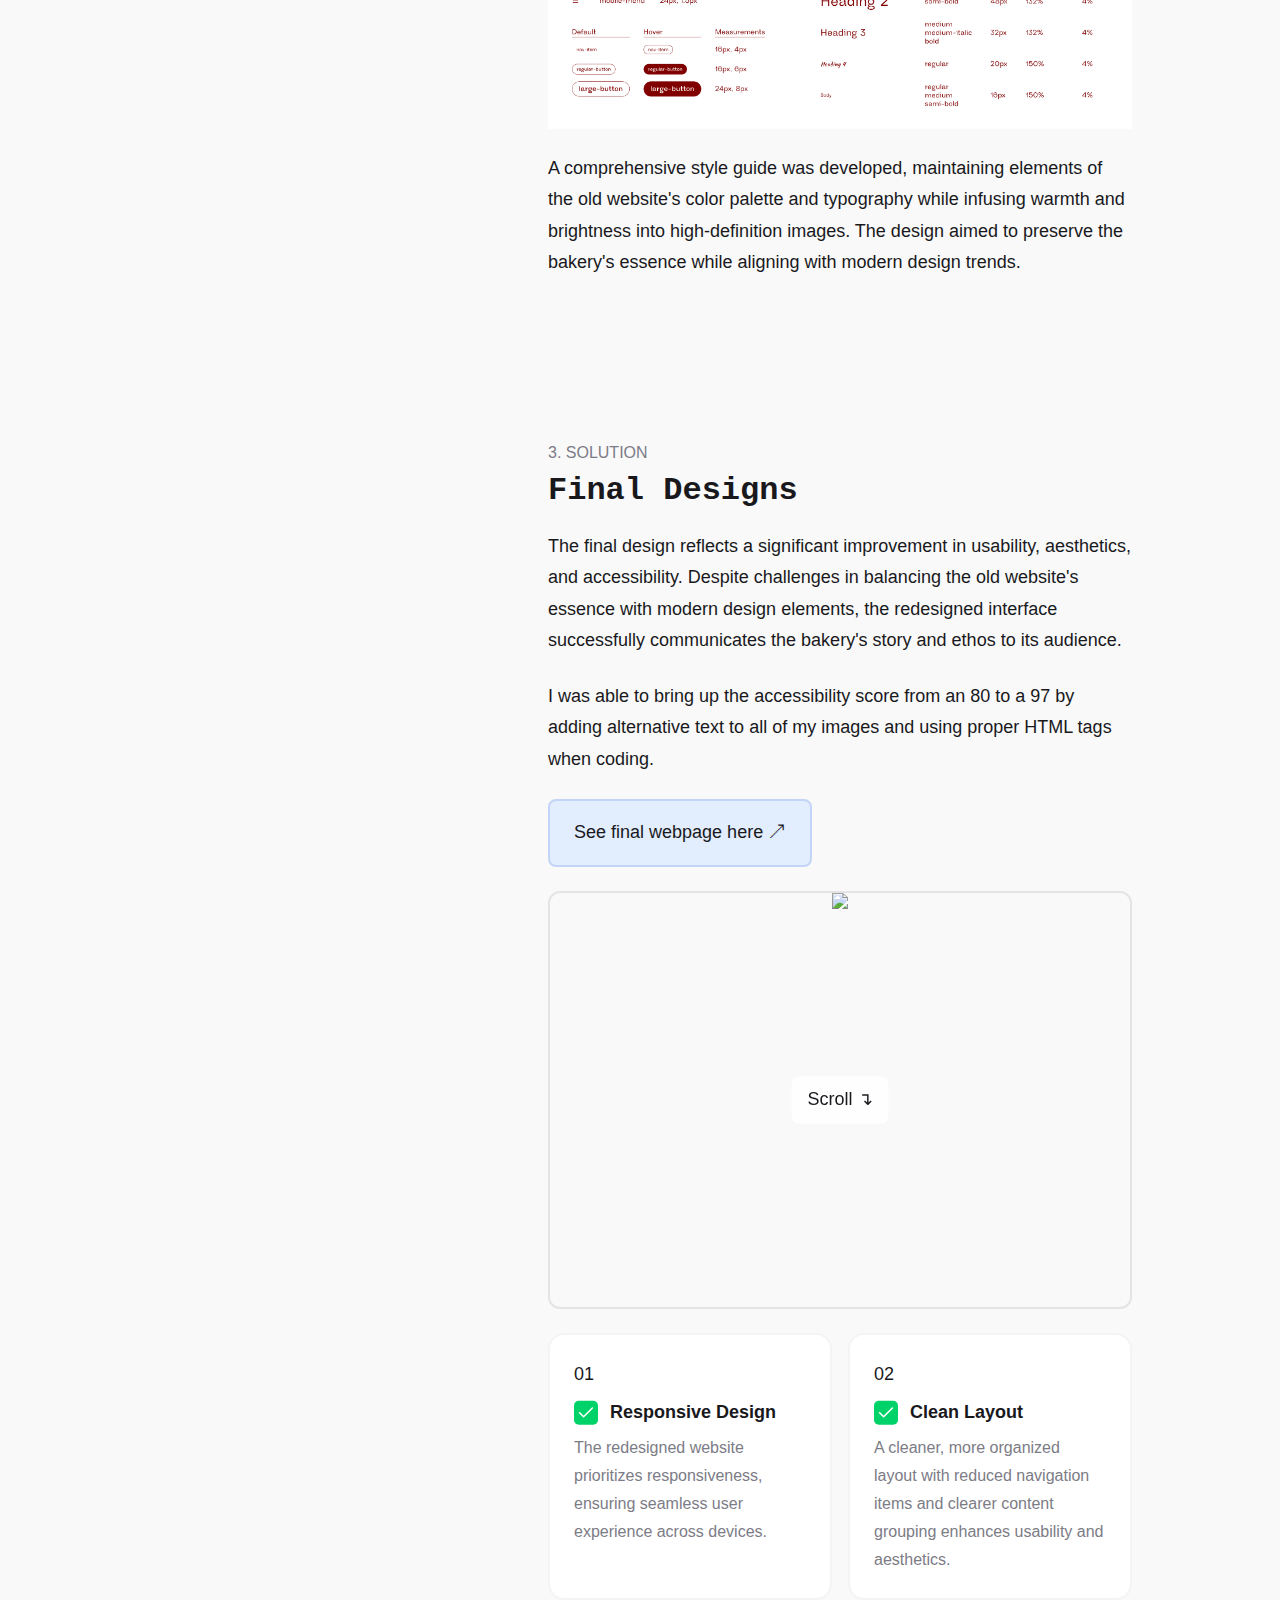
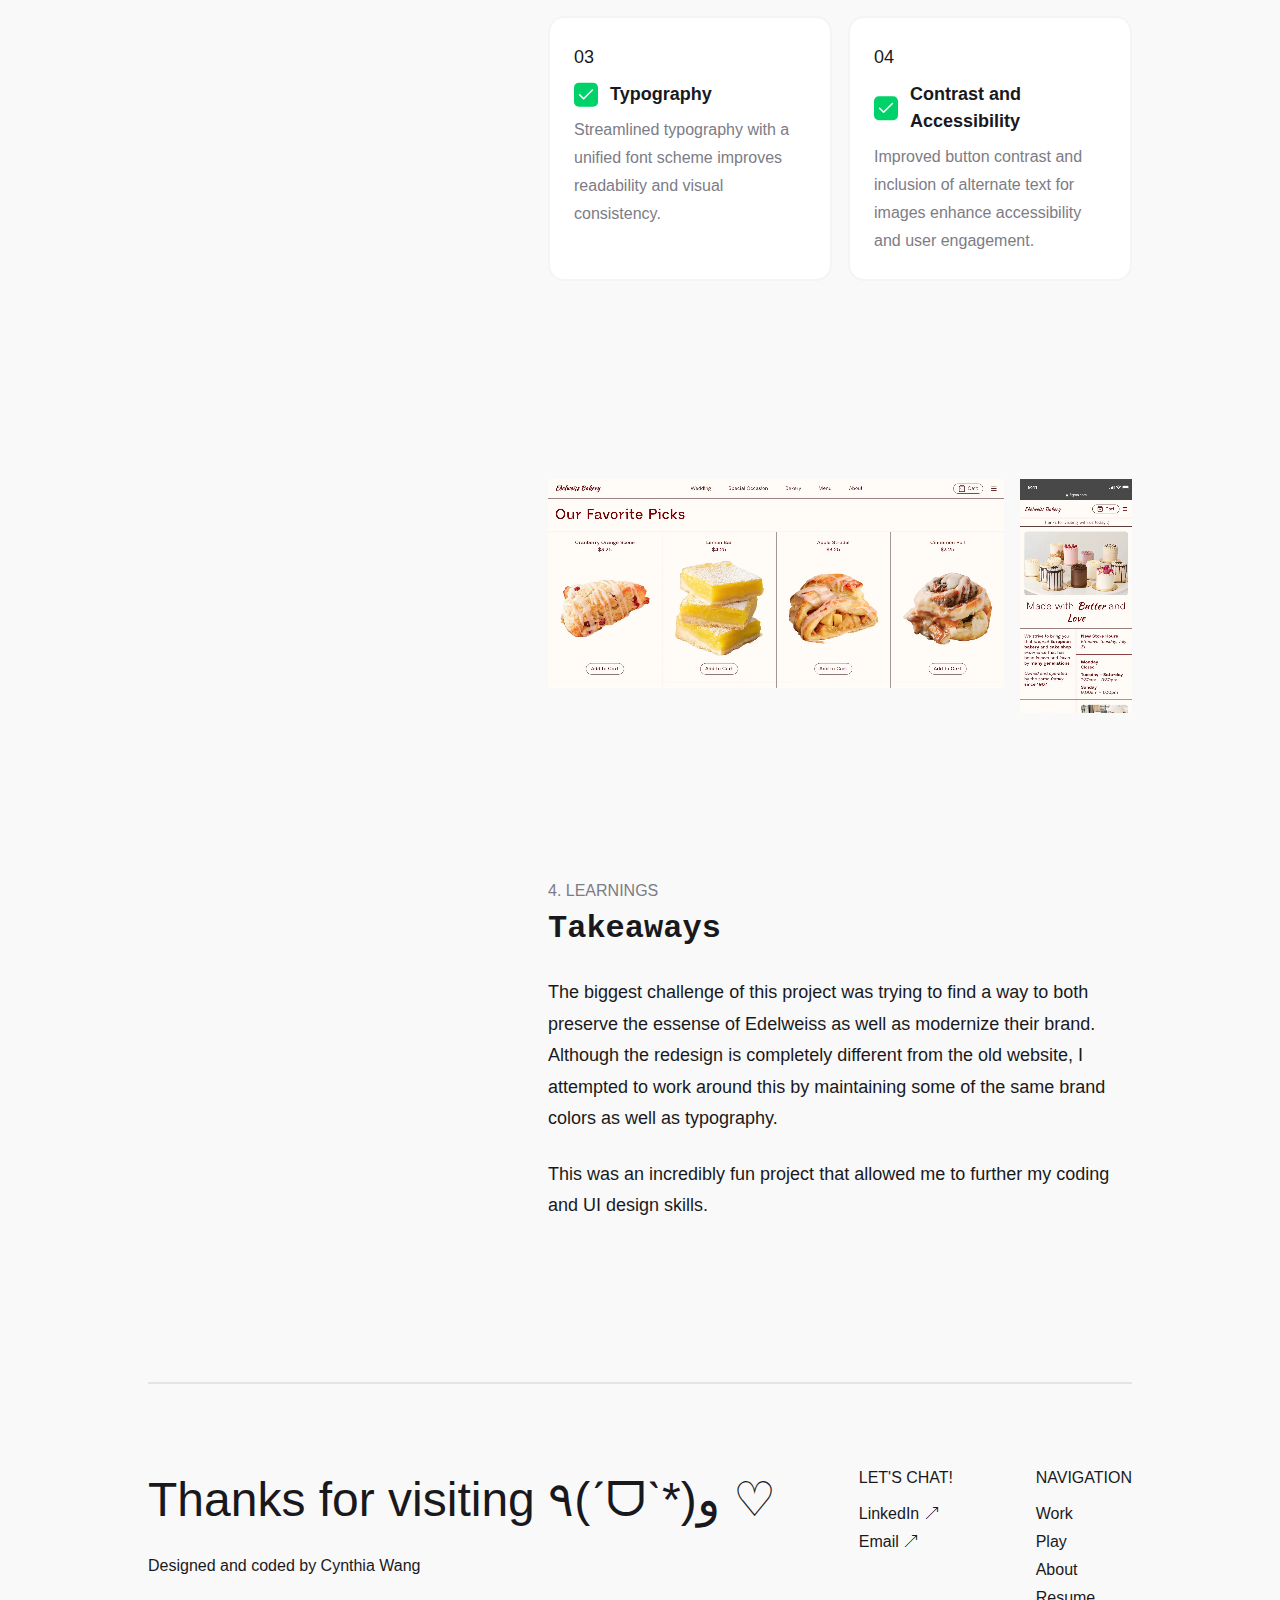
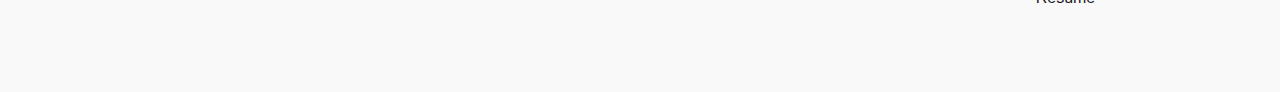
==== commit c5ec7358: "Update index.html" ====
--- a/edelweiss/index.html
+++ b/edelweiss/index.html
@@ -83,7 +83,7 @@
             <video autoplay loop muted playsinline class="">
               <source src="/images/edelweiss/old-website-demo.mp4" type="video/mp4">
             </video>
-            <p>After playing around with the old website, I picked out that I wanted to focus on for thi project.</p>
+            <p>After playing around with the old website, I picked out several key issues I wanted to focus on for this project.</p>
             <div class="grid-container">
               <div class="info-card">
                 <p>01</p>
@@ -115,7 +115,7 @@
                   <img src="/images/x.svg" class="icon">
                   <h4>Contrast and Accessibility</h4>
                 </div>
-                <p class="subheading">Insufficient contrast in buttons and text, coupled with a lack of alternate text for images, lowered accessibility scores and hindered user experience.</p>  
+                <p class="subheading">Insufficient contrast in buttons and text, coupled with a lack of alternate text for images, lowered accessibility scores - 80 on Lighthouse - and hindered user experience.</p>  
               </div>
             </div>  
           </div>
@@ -162,6 +162,7 @@
               <h2>Final Designs</h2>
               <p>The final design reflects a significant improvement in usability, aesthetics, and accessibility. Despite challenges in balancing the old website's essence with modern design elements, the redesigned interface successfully communicates the bakery's story and ethos to its audience.</p>
             </div>
+            <p>I was able to bring up the accessibility score from an 80 to a 97 by adding alternative text to all of my images and using proper HTML tags when coding.</p>
             <a href="
               https://cyvvang.github.io/edelweiss-responsive-redesign/" target="_blank"><div class="button"><p>See final webpage here 🡕</p></div></a>
             <div class="overlay-container">
@@ -231,7 +232,7 @@
           <div class="gap-md">
             <h2>Takeaways</h2>
             <p>The biggest challenge of this project was trying to find a way to both preserve the essense of Edelweiss as well as modernize their brand. Although the redesign is completely different from the old website, I attempted to work around this by maintaining some of the same brand colors as well as typography.</p>
-            <p>This was an incredibly fun project that allowed me to improve my coding skills.</p>
+            <p>This was an incredibly fun project that allowed me to further my coding and UI design skills.</p>
           </div>
         </div>
       </section>
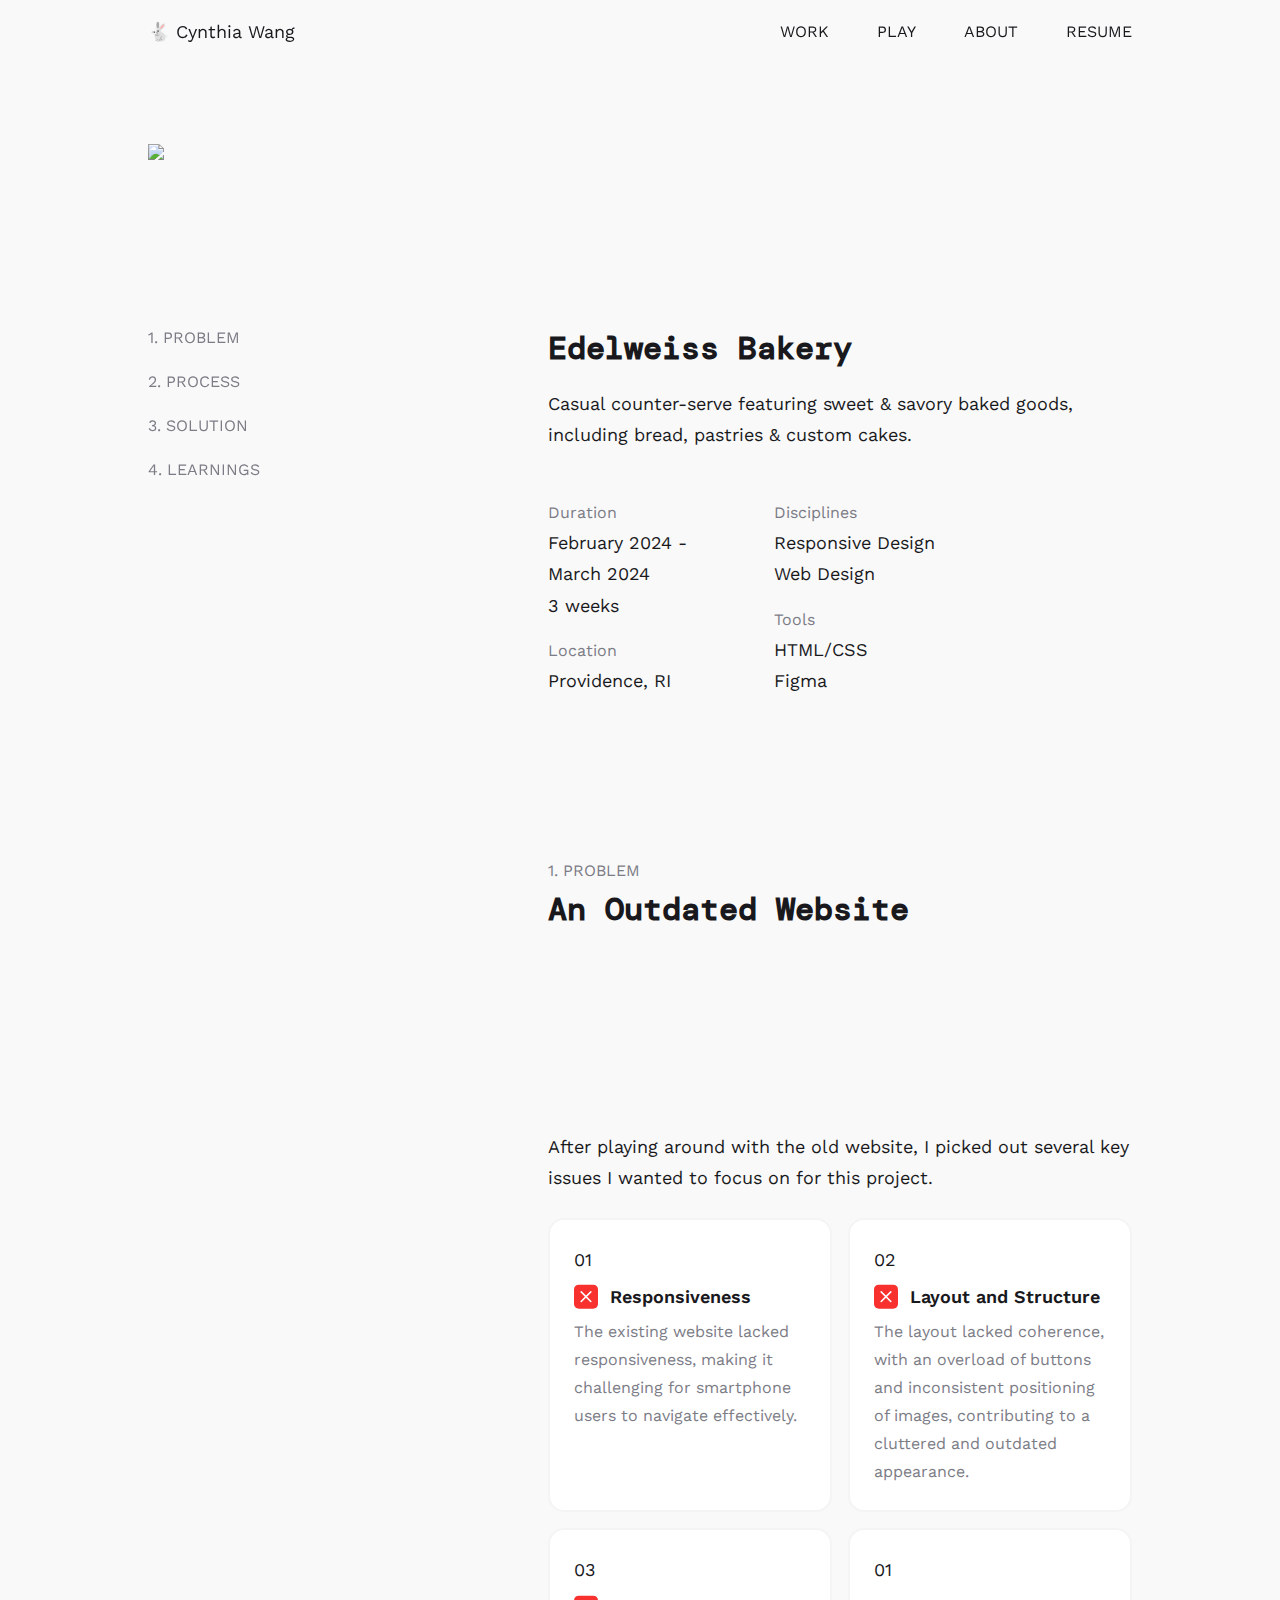
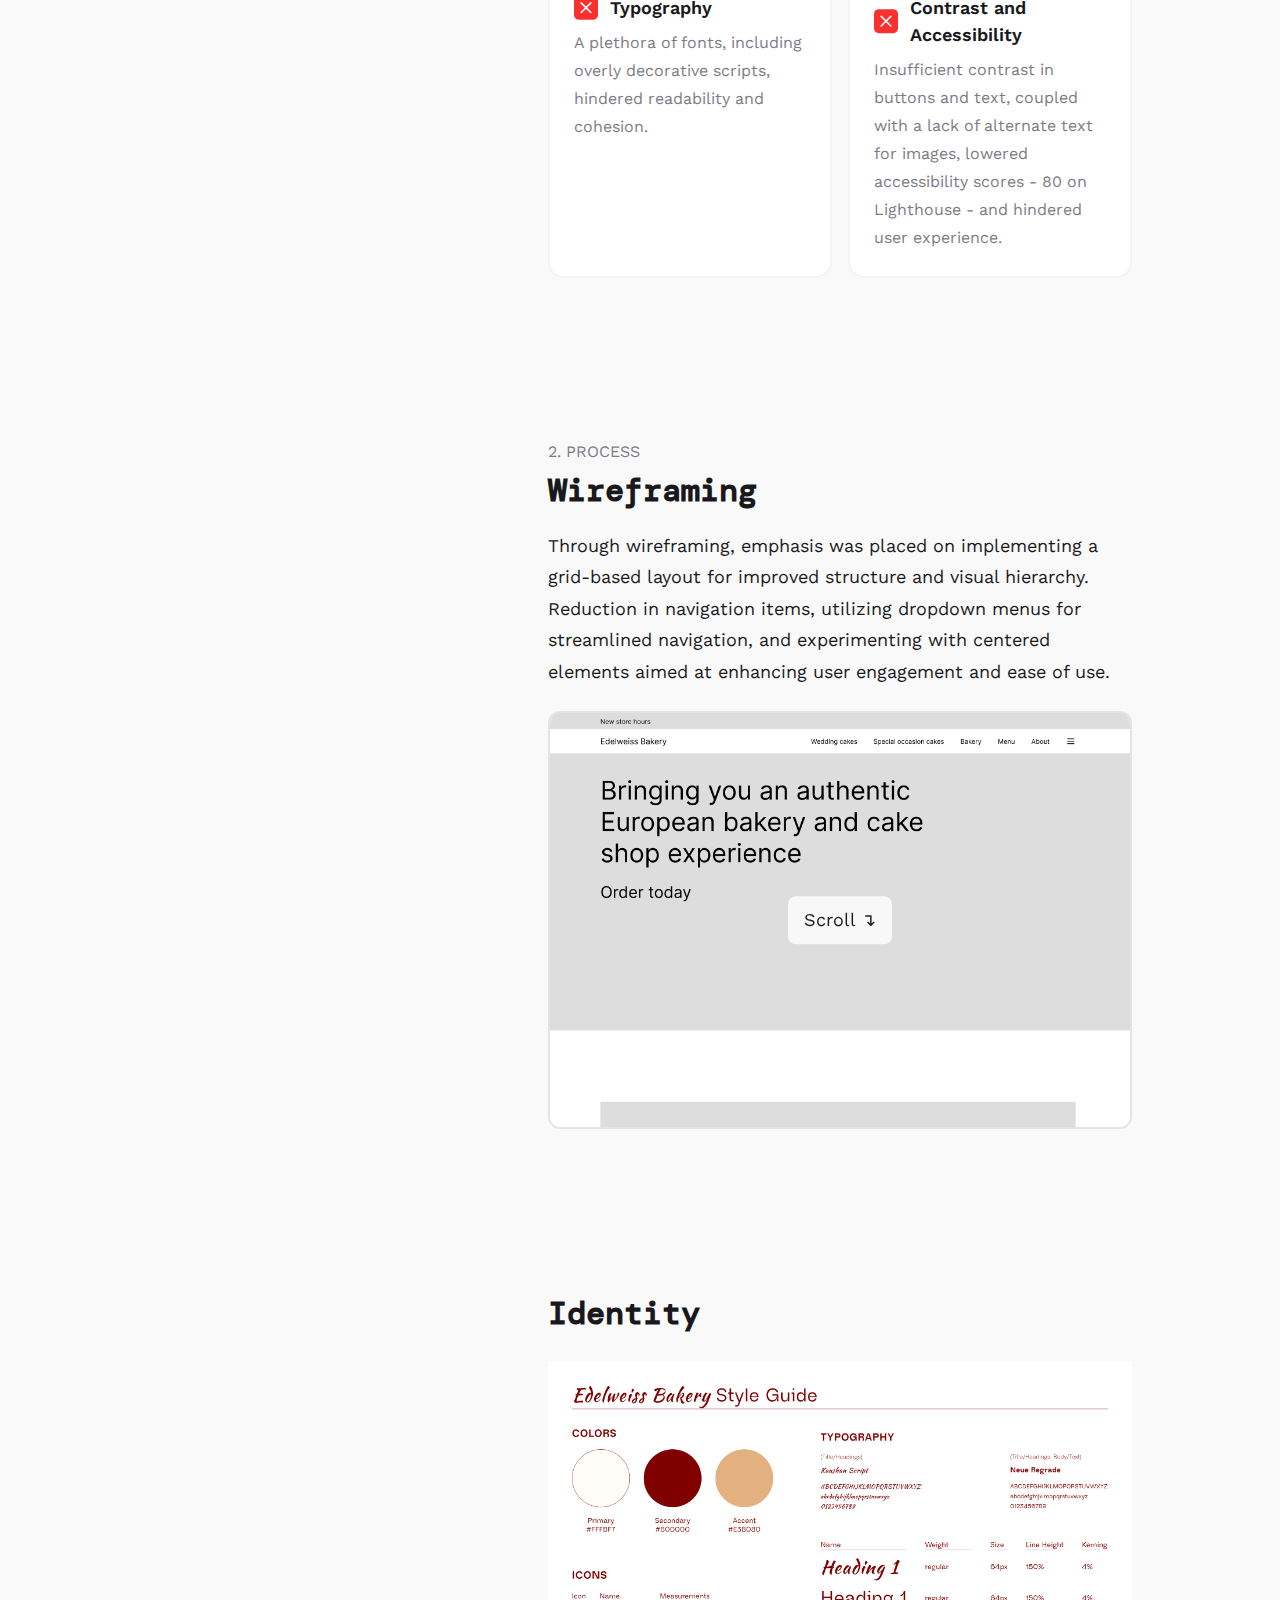
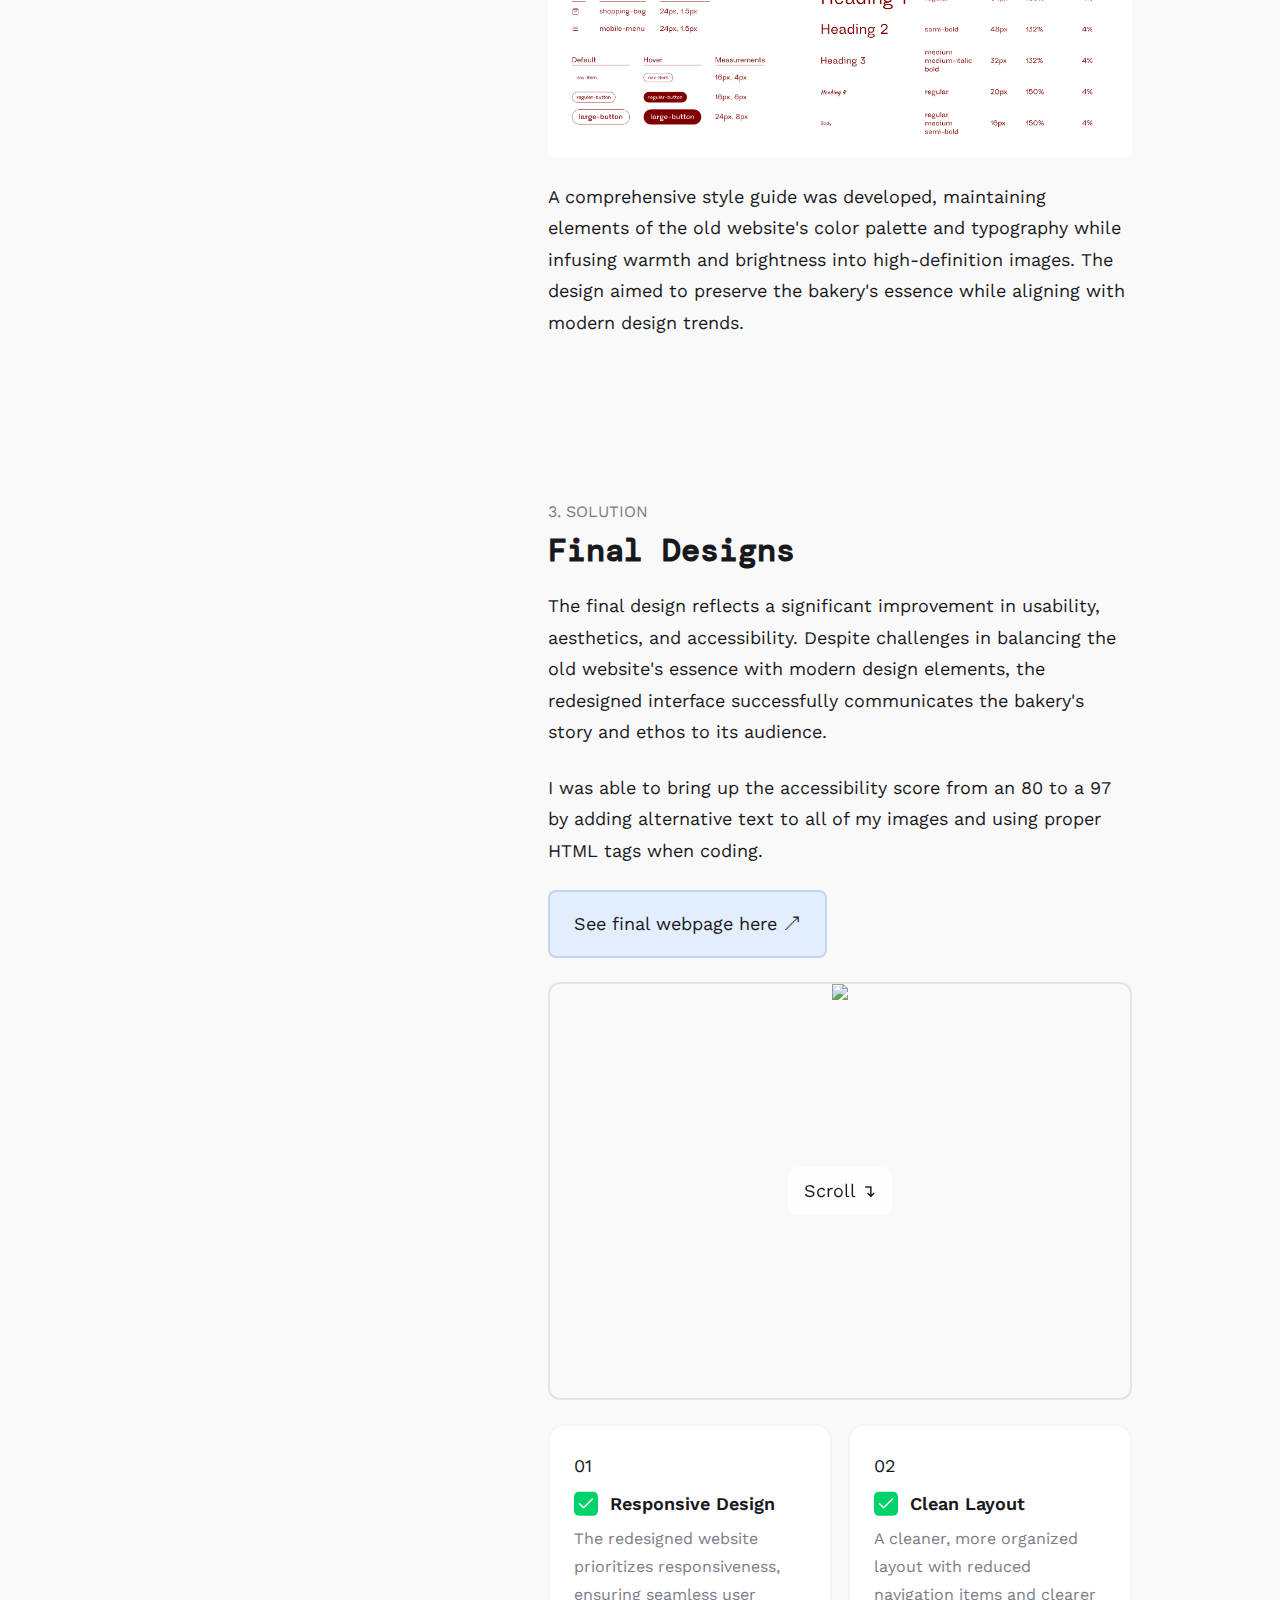
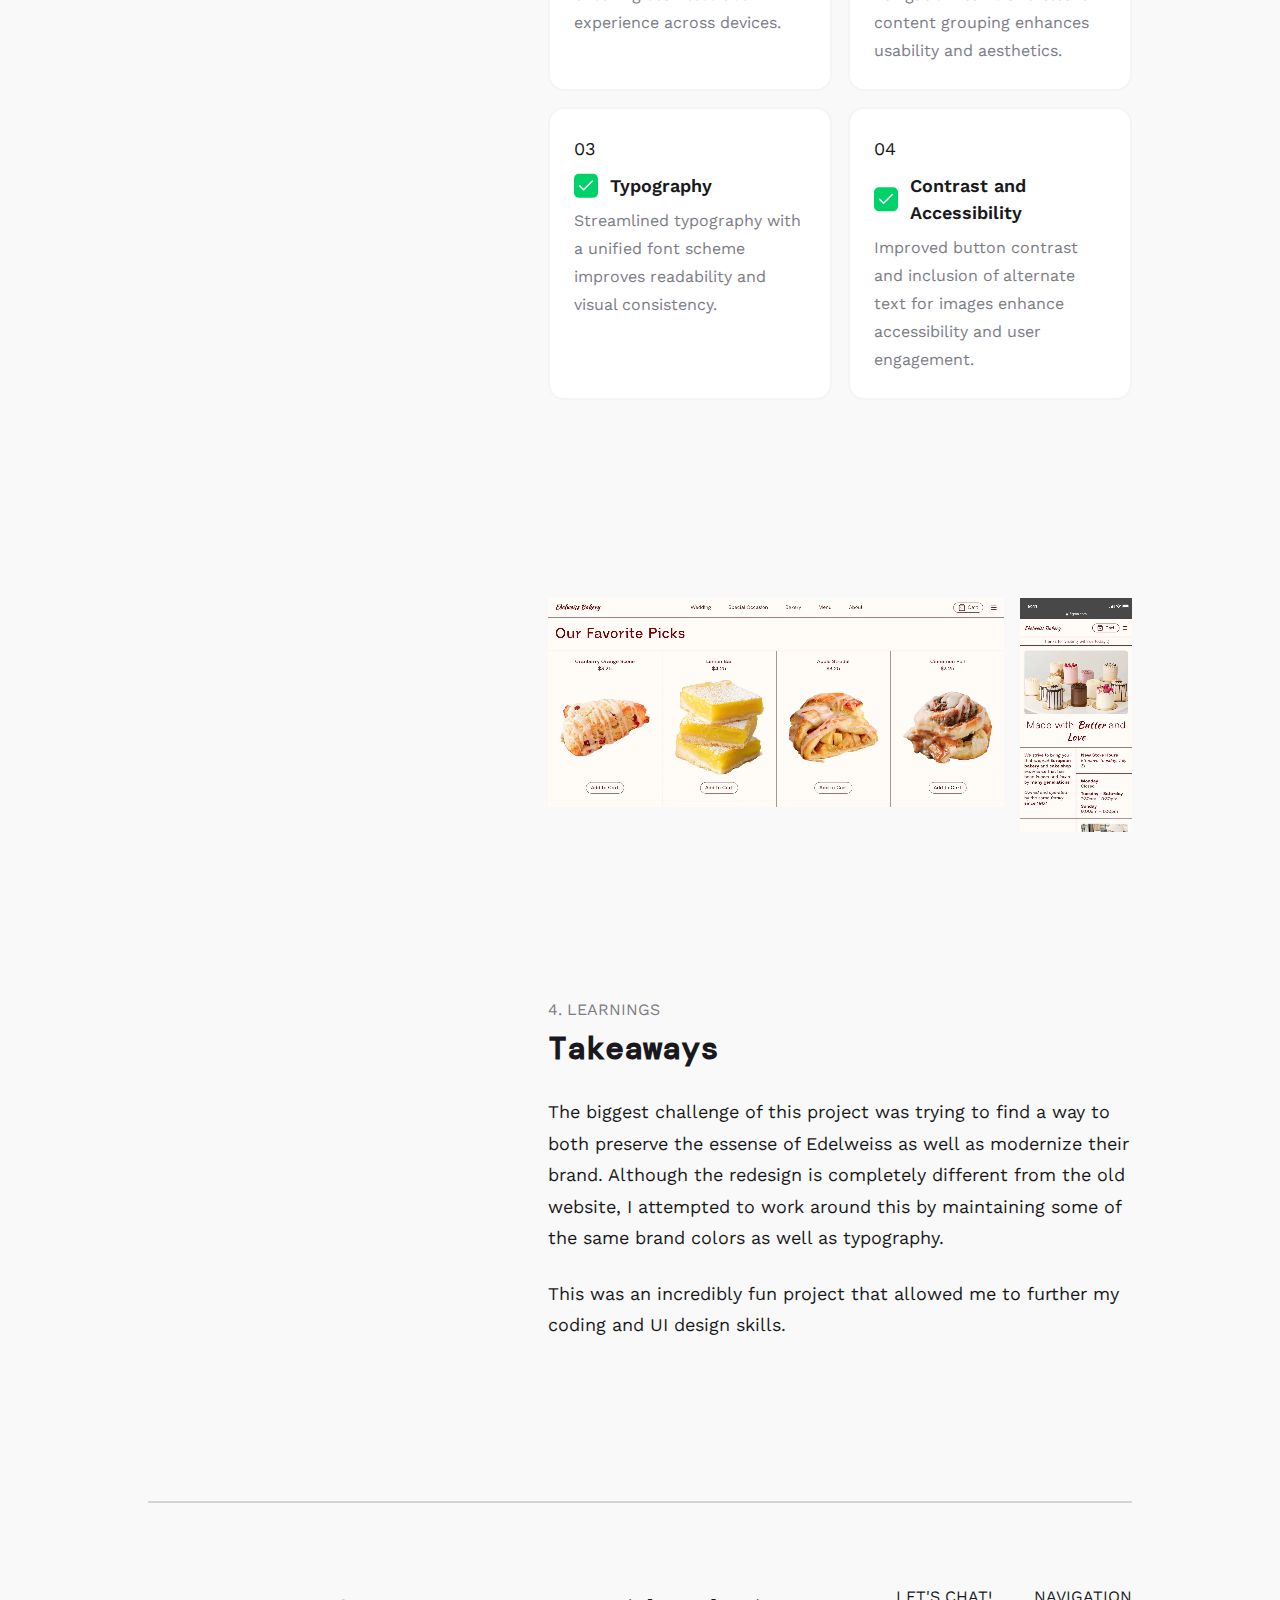
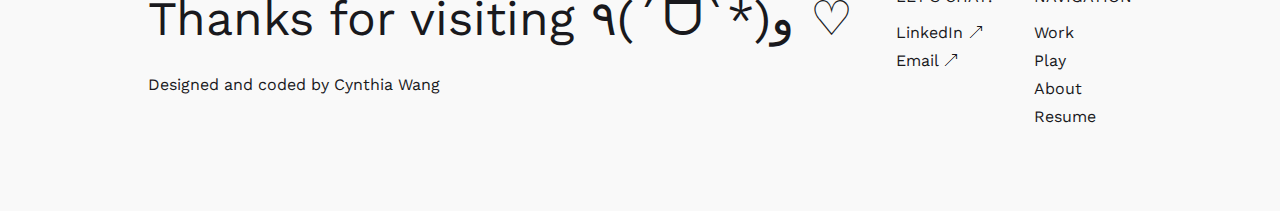
==== commit 194df1d4: "Update index.html" ====
--- a/edelweiss/index.html
+++ b/edelweiss/index.html
@@ -5,6 +5,12 @@
   <meta name="viewport" content="width=device-width, initial-scale=1.0">
   <title>Edelweiss Bakery</title>
   <link rel="stylesheet" href="/styles.css">
+  <link rel="preconnect" href="https://fonts.googleapis.com">
+  <link rel="preconnect" href="https://fonts.gstatic.com" crossorigin>
+  <link href="https://fonts.googleapis.com/css2?family=Work+Sans:ital,wght@0,100..900;1,100..900&display=swap" rel="stylesheet">
+  <link rel="preconnect" href="https://fonts.googleapis.com">
+  <link rel="preconnect" href="https://fonts.gstatic.com" crossorigin>
+  <link href="https://fonts.googleapis.com/css2?family=DM+Mono:ital,wght@0,300;0,400;0,500;1,300;1,400;1,500&family=Work+Sans:ital,wght@0,100..900;1,100..900&display=swap" rel="stylesheet">
 </head>
 <body>
   <section class="navbar">
--- a/styles.css
+++ b/styles.css
@@ -148,12 +148,6 @@
   gap: 1rem;
 }
 
-/* #projects {
-  display: flex;
-  flex-direction: column;
-  gap: 1rem;
-} */
-
 .project-details {
   display: flex;
 }
@@ -168,6 +162,7 @@
 
 .col-container {
   display: flex;
+  gap: 2rem;
 }
 
 .cols {
@@ -195,15 +190,9 @@
 }
 
 .subheading {
-  /* font-weight: 600; */
-  /* font-family: "DM Mono", monospace; */
   color: #7C7C86;
   font-size: 1rem;
 }
-
-/* .info-heading {
-  font-weight: 500;
-} */
 
 .gap-xs {
   display: flex;
@@ -357,7 +346,7 @@
 }
 
 hr {
-  border: 1px solid #E4E4E7;
+  border: 1px solid #d4d4d4;
 }
 
 @media screen and (min-width: 1400px) {
@@ -365,4 +354,4 @@
     max-width: 1400px; 
     margin: 0 auto; 
   }
-}+}
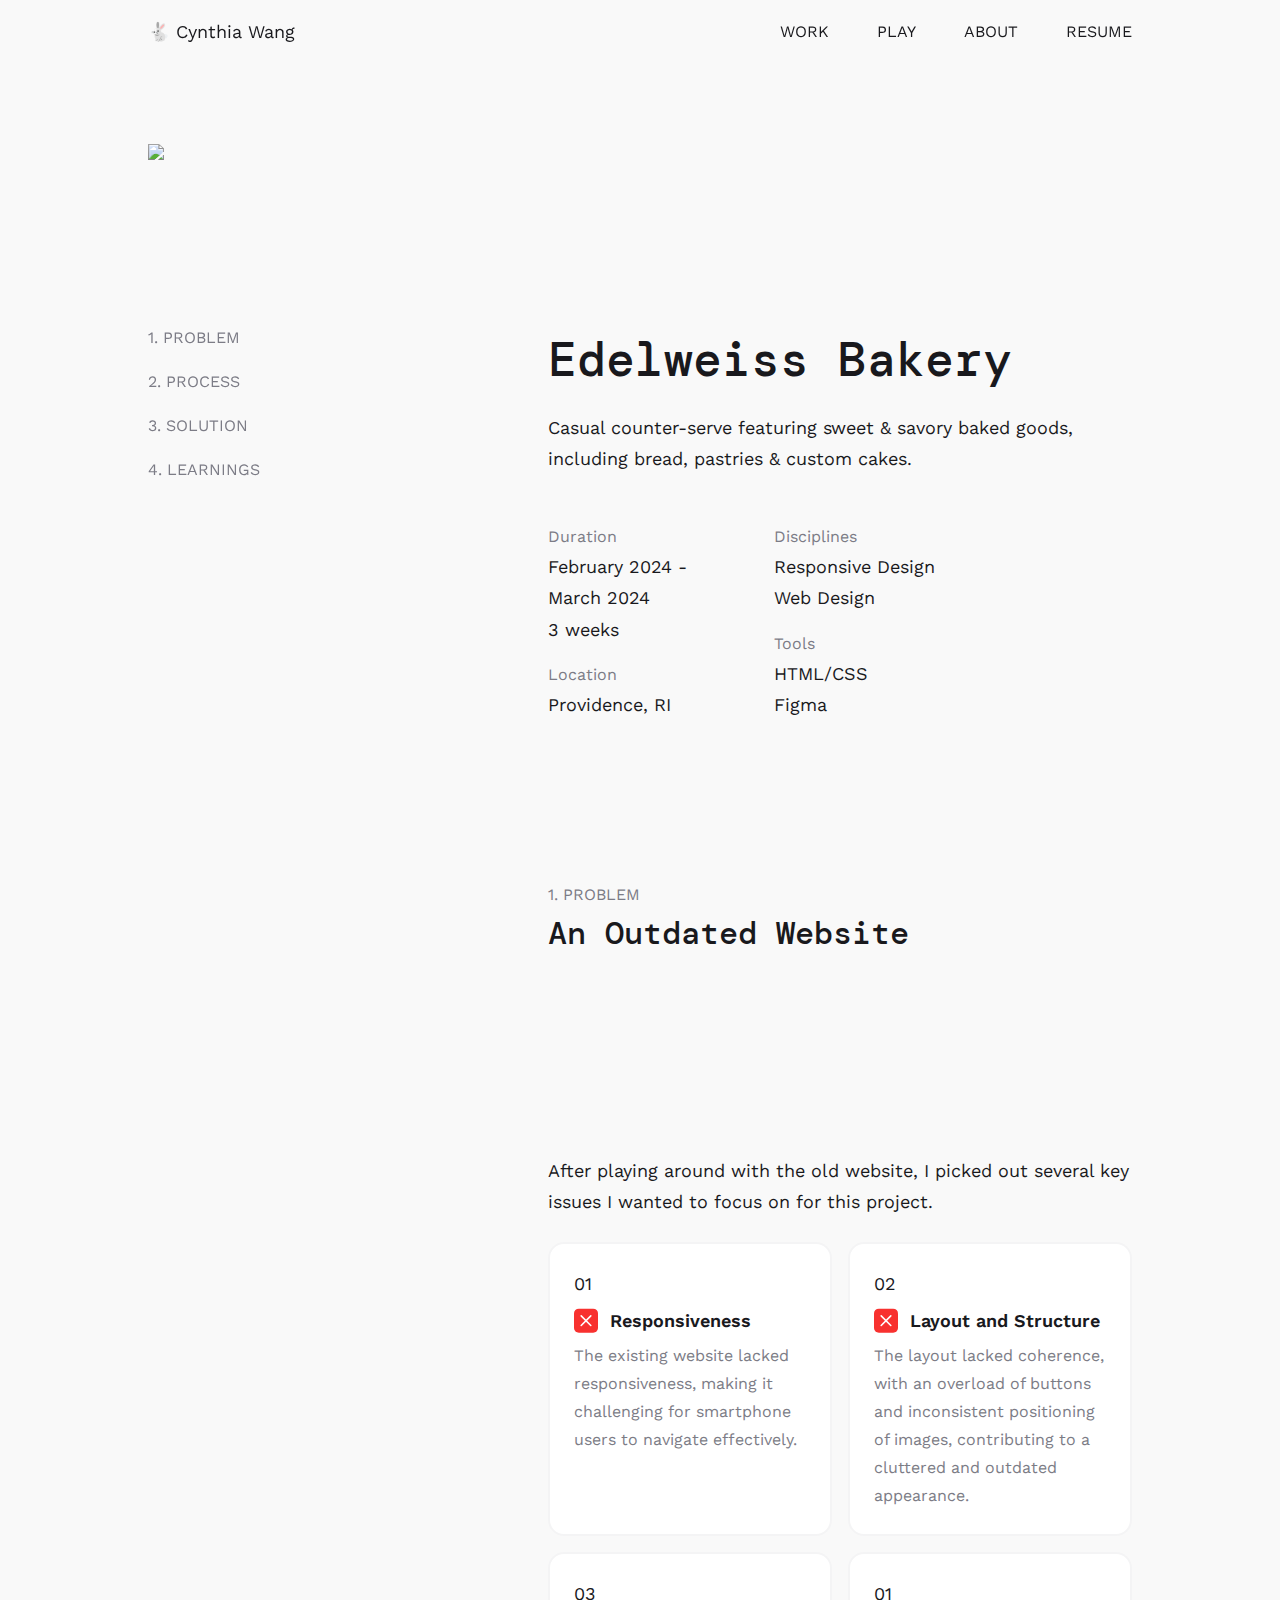
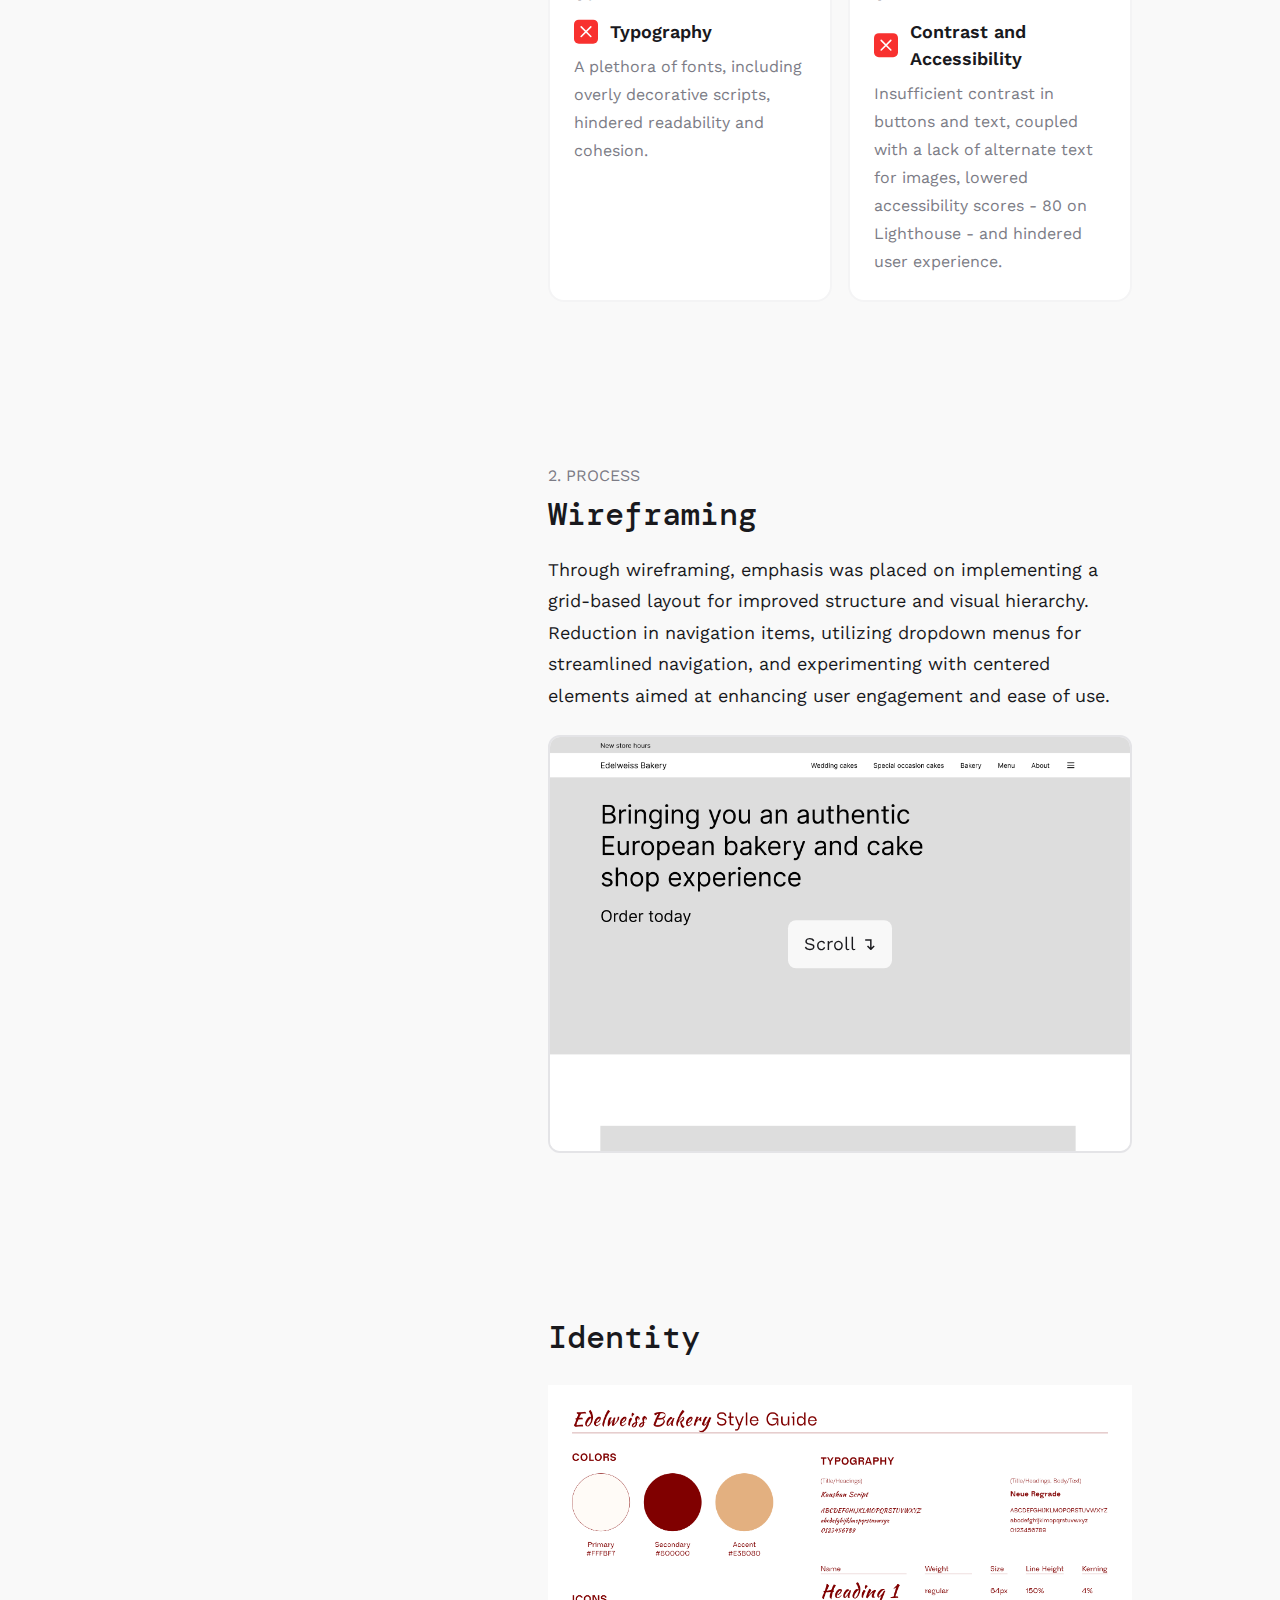
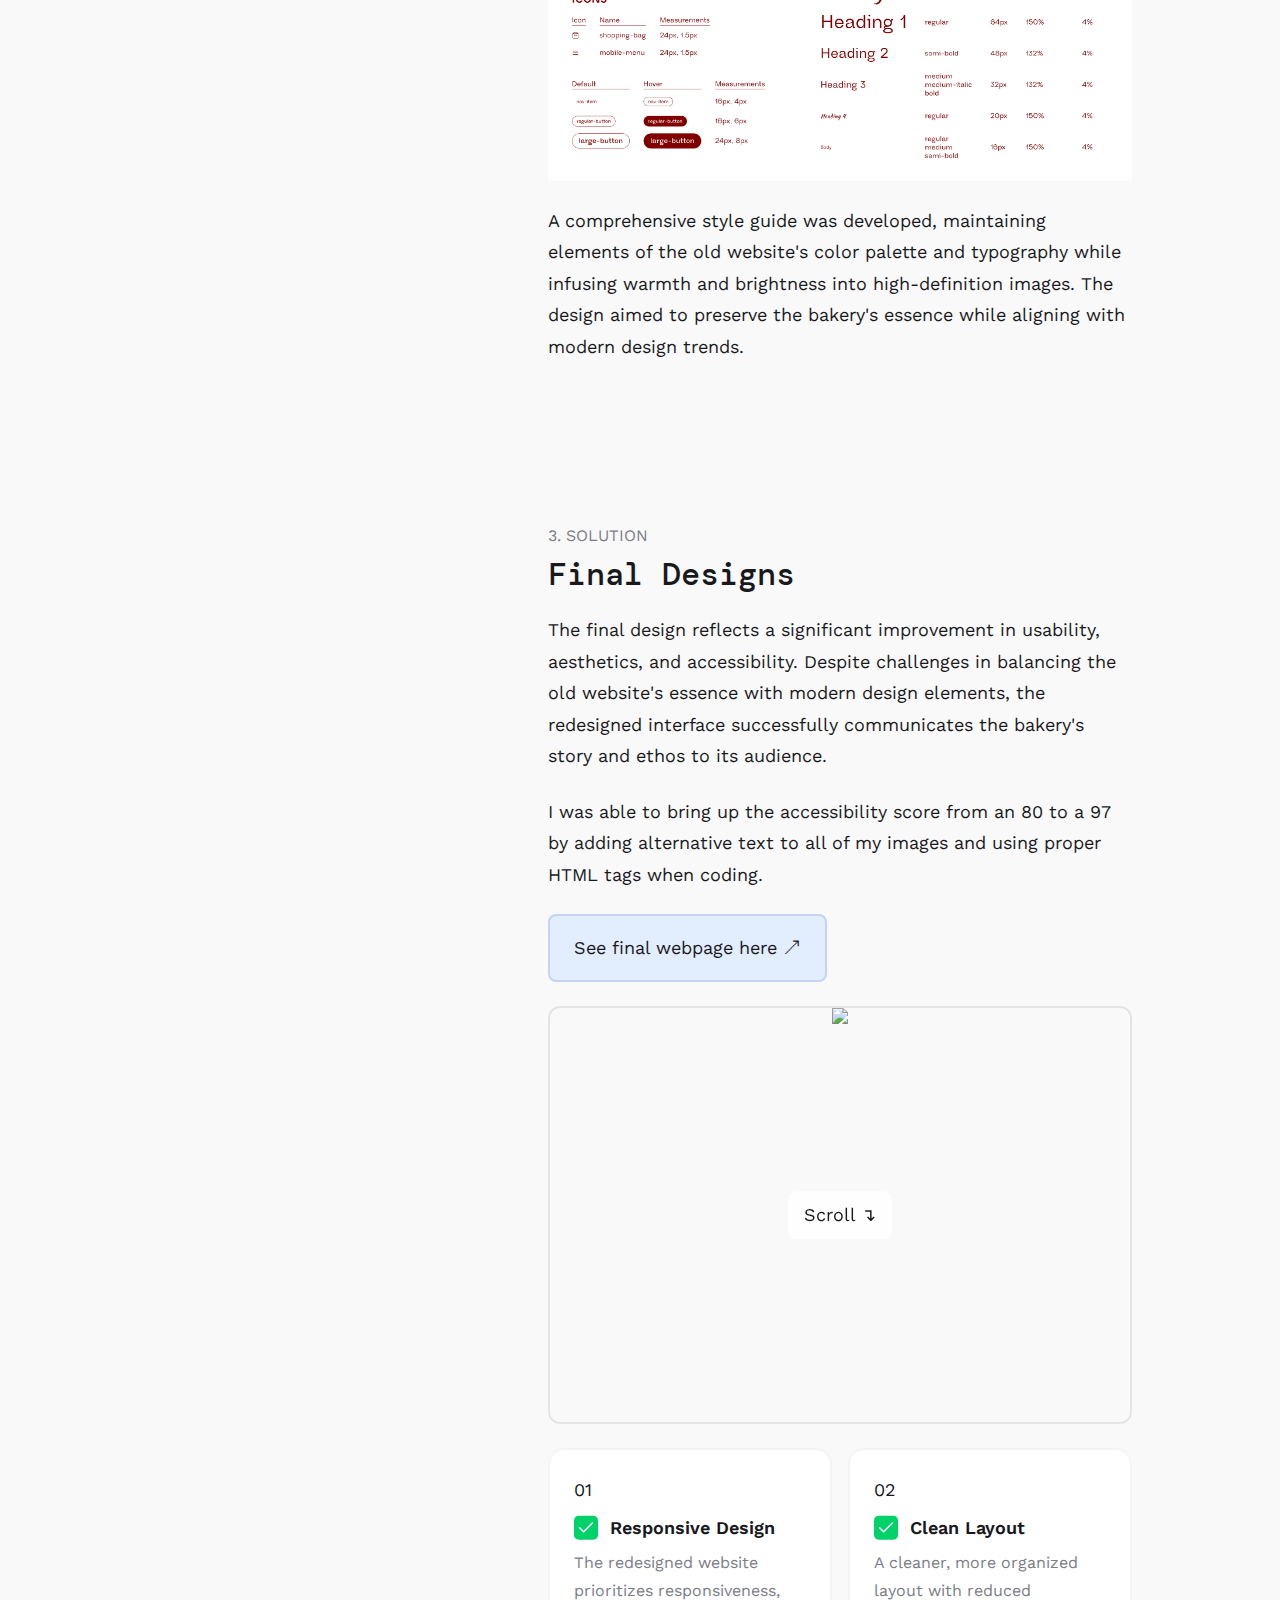
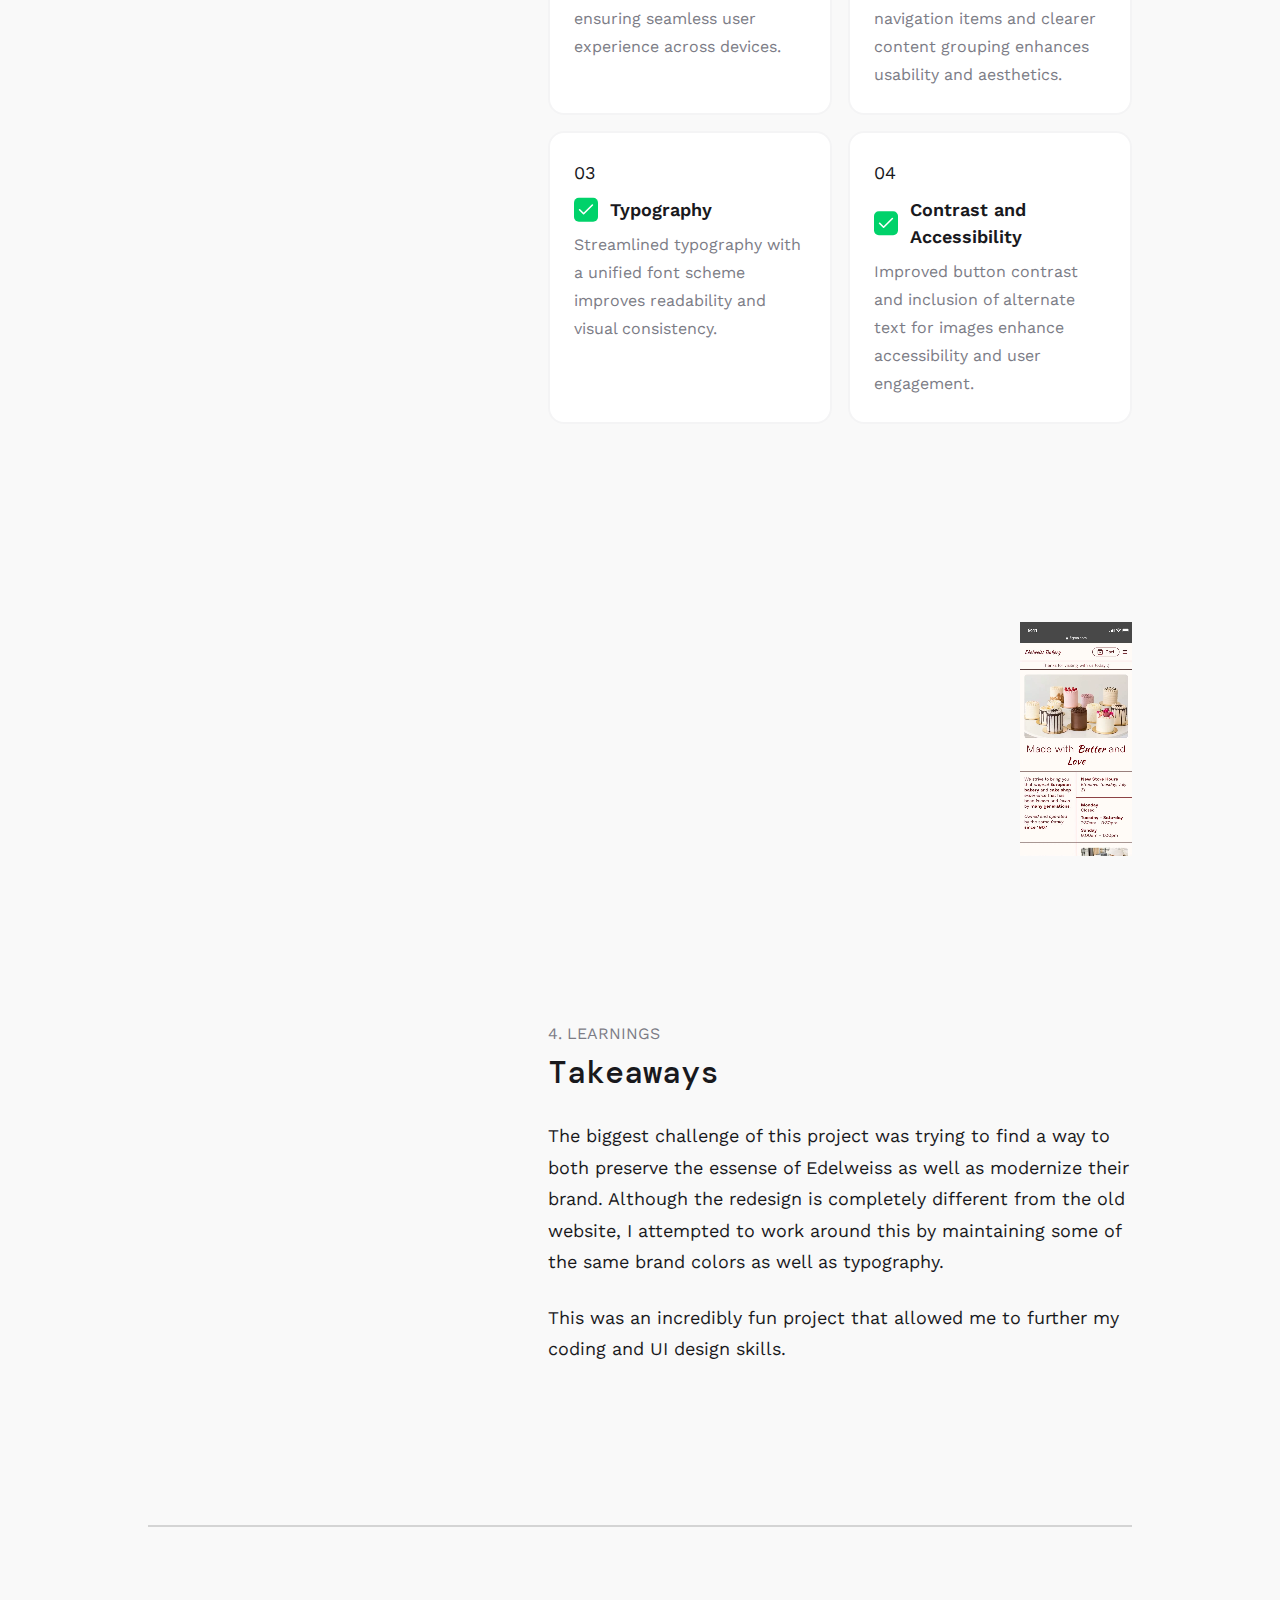
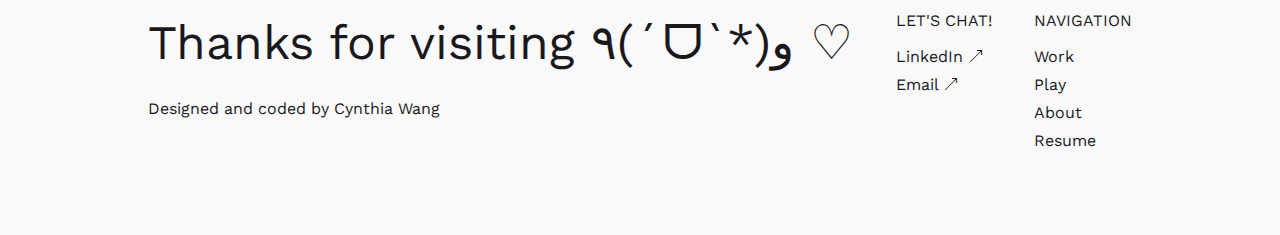
==== commit de2e410e: "Update index.html" ====
--- a/edelweiss/index.html
+++ b/edelweiss/index.html
@@ -46,7 +46,7 @@
       <section class="">
         <div class="container gap-lg">
           <div class="gap-sm">
-            <h2>Edelweiss Bakery</h2>
+            <h2 class="project-title">Edelweiss Bakery</h2>
             <p>Casual counter-serve featuring sweet & savory baked goods, including bread, pastries & custom cakes.</p>
           </div>
           
--- a/styles.css
+++ b/styles.css
@@ -47,7 +47,12 @@
 h2 {
   font-size: 2rem;
   font-family: "DM Mono", monospace;
-  line-height: 150%;
+  font-weight: 500;
+  line-height: 150%;
+}
+
+h2.project-title {
+  font-size: 3rem;
 }
 
 p {
